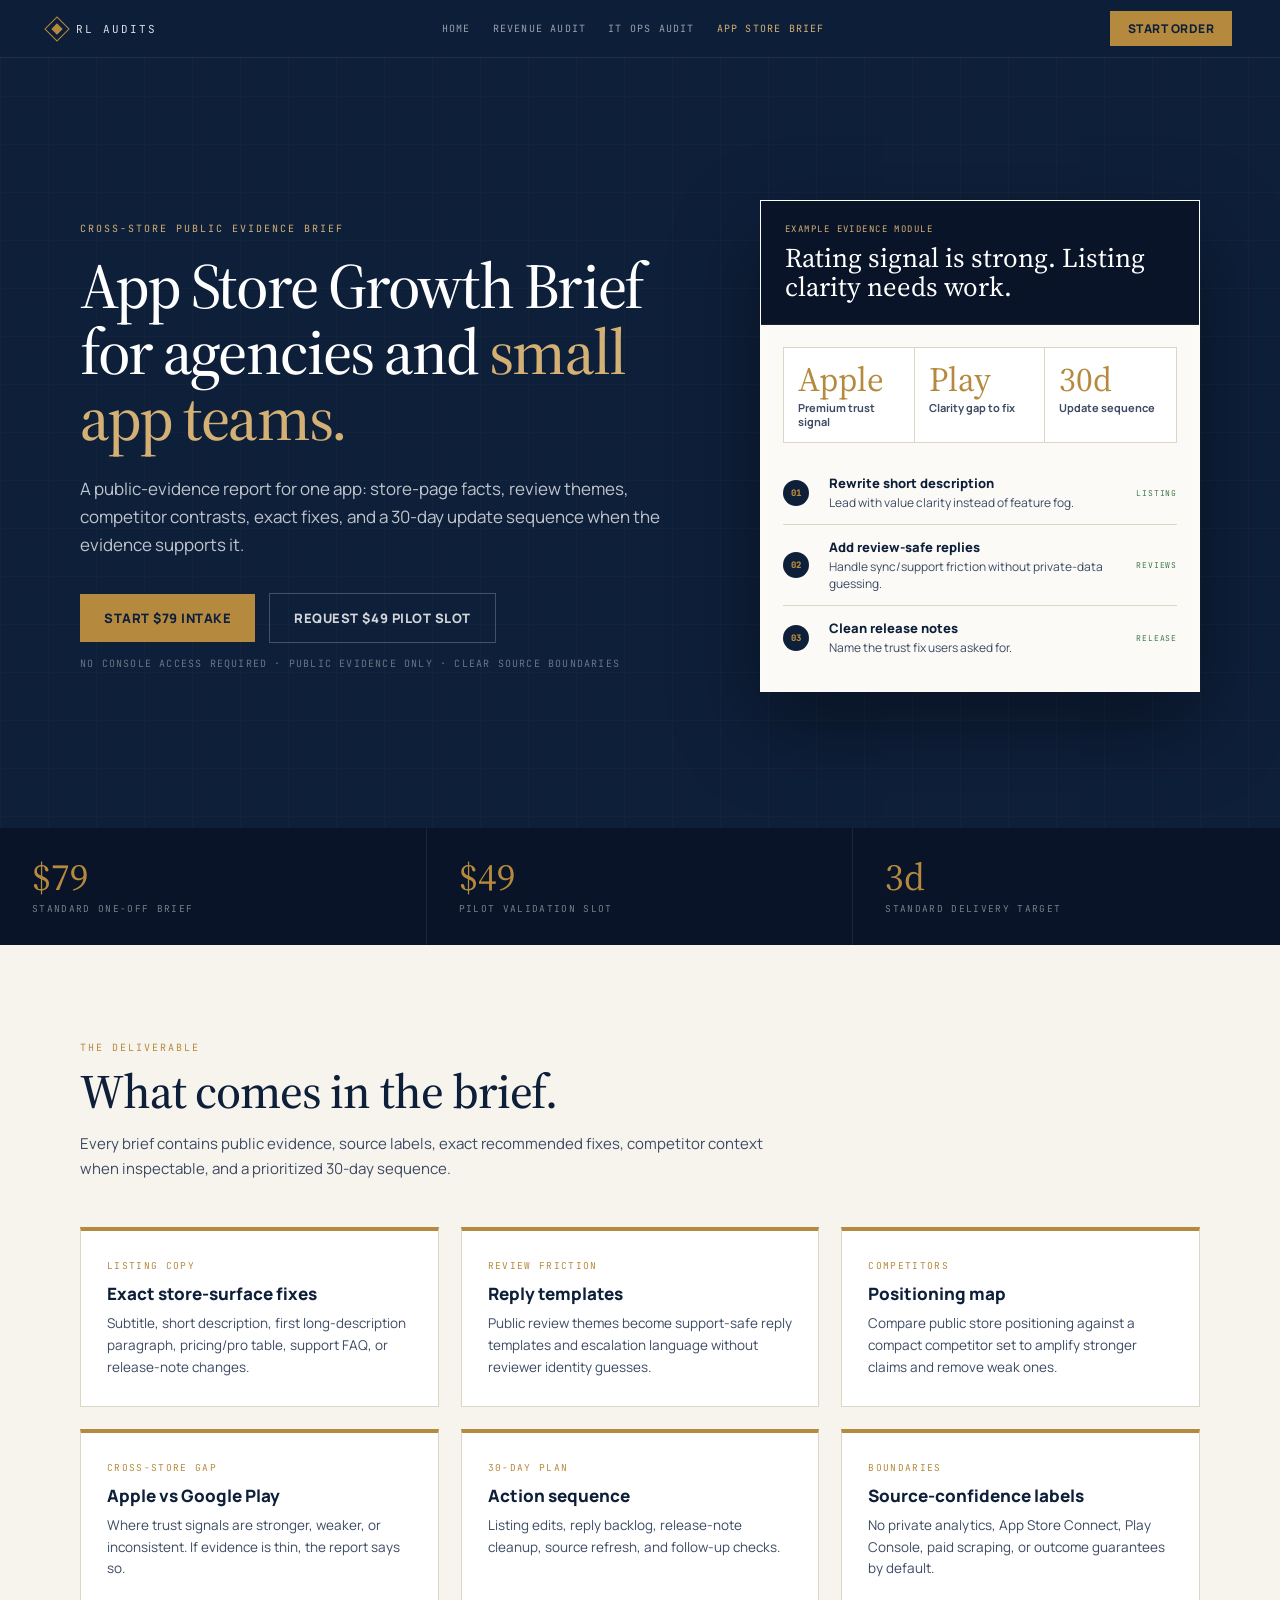
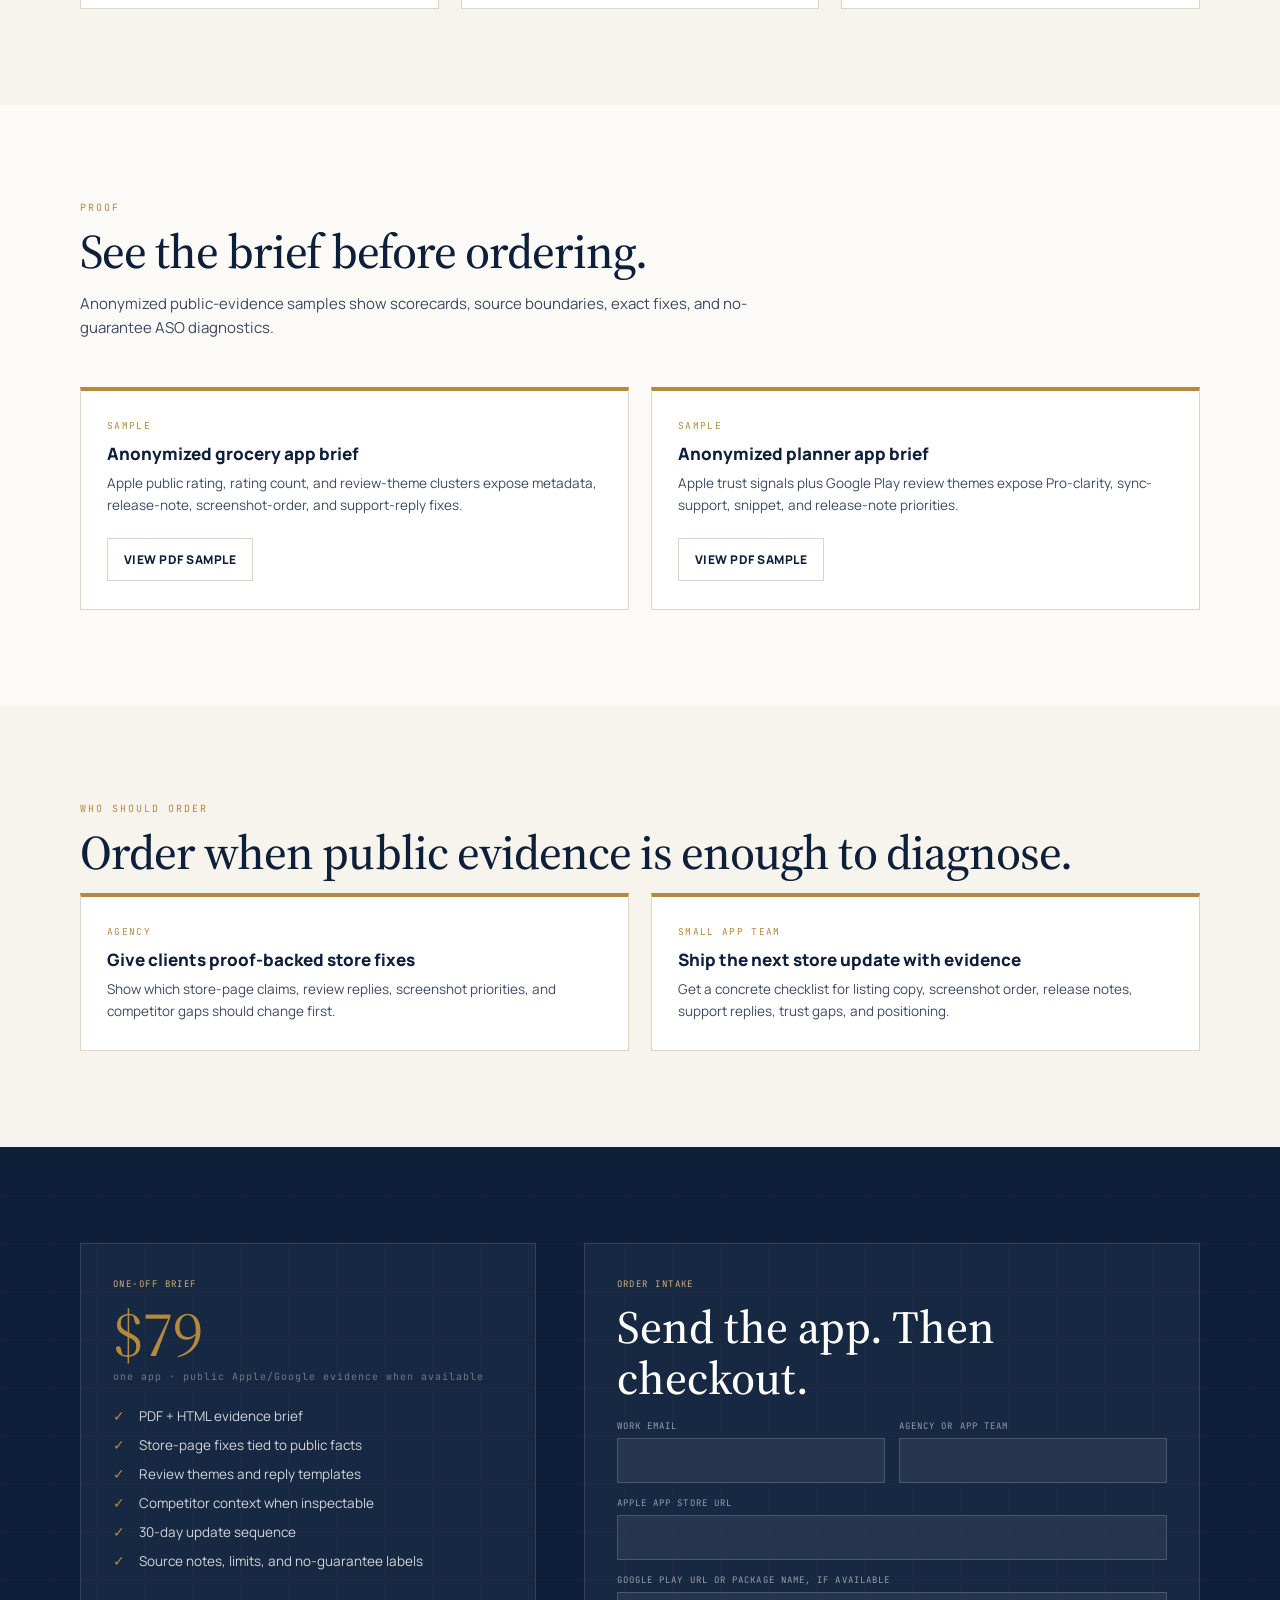
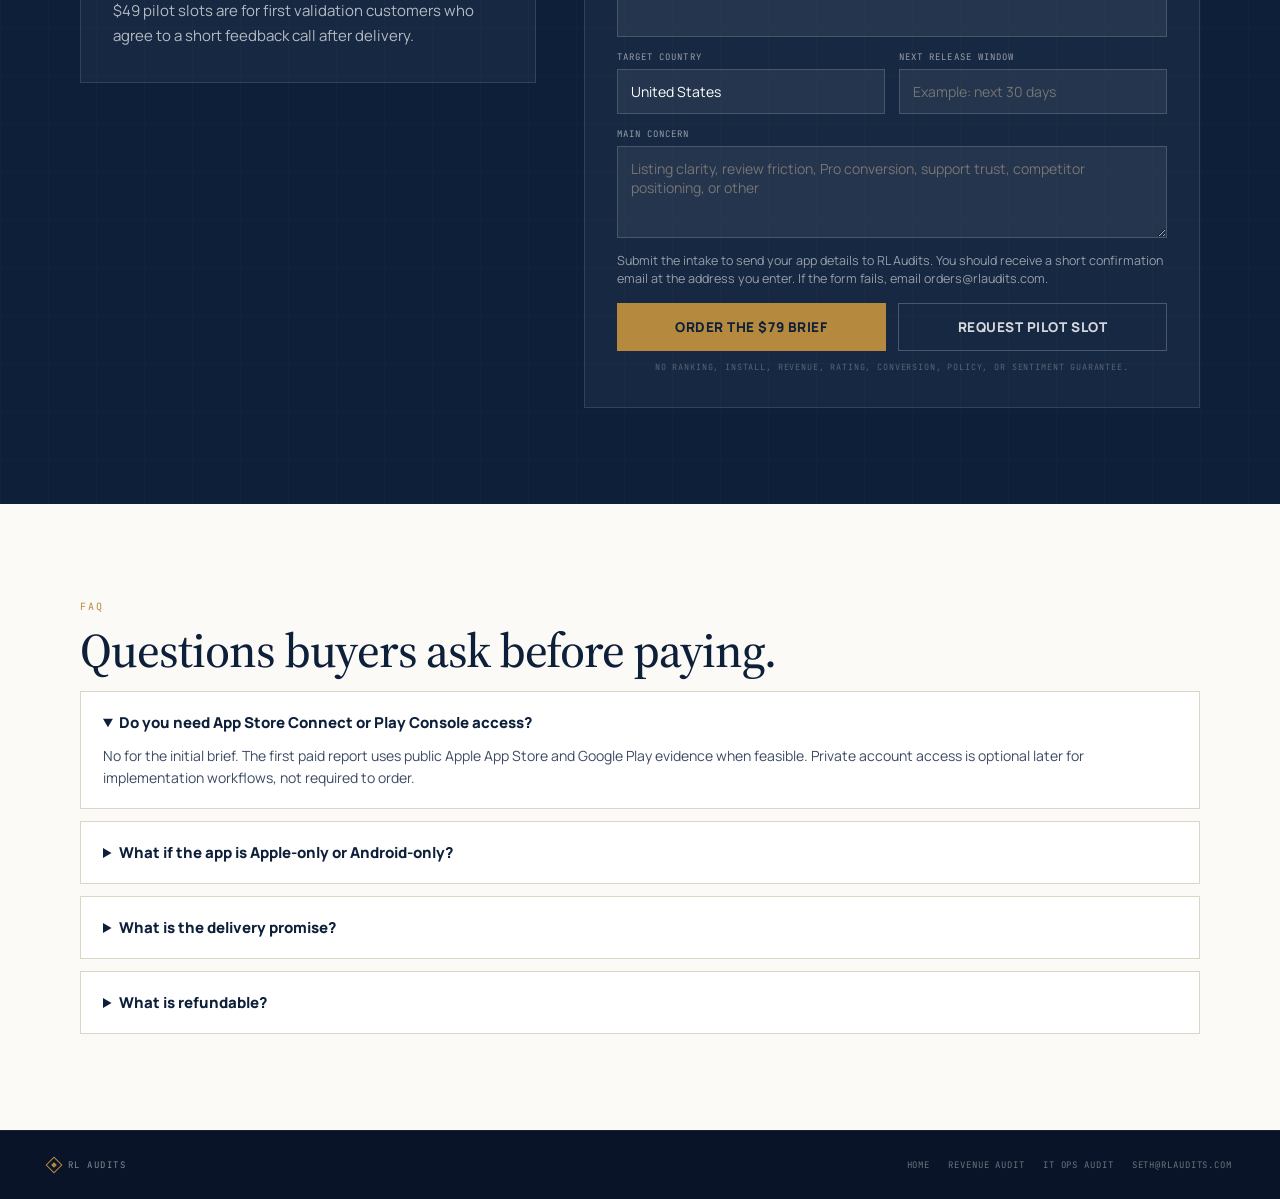
==== app-store-growth-brief/index.html @ 71c9f07e "Deploy RL Audits static site" ====
<!DOCTYPE html>
<html lang="en">
<head>
<meta charset="UTF-8">
<meta name="viewport" content="width=device-width, initial-scale=1.0">
<title>App Store Growth Brief — RL Audits</title>
<meta name="description" content="A public-evidence App Store Growth Brief for agencies and small app teams: listing fixes, review themes, competitor gaps, and a 30-day update sequence.">
<link rel="preconnect" href="https://fonts.googleapis.com">
<link rel="preconnect" href="https://fonts.gstatic.com" crossorigin>
<link href="https://fonts.googleapis.com/css2?family=JetBrains+Mono:wght@400;500;600&family=Manrope:wght@400;500;600;700;800&family=Source+Serif+4:opsz,wght@8..60,400;8..60,500;8..60,600&display=swap" rel="stylesheet">
<style>
  *, *::before, *::after { box-sizing: border-box; margin: 0; padding: 0; }
  :root {
    --navy: #0E1F3A; --navy-deep: #091428;
    --gold: #B68A3E; --gold-soft: #D4B074;
    --paper: #FBFAF6; --cream: #F7F4ED; --rule: #DCD6C6;
    --ink: #0E1F3A; --ink2: #3C4A63; --ink3: #7B8597;
    --good: #3F7A4B;
    --sans: "Manrope", -apple-system, sans-serif;
    --serif: "Source Serif 4", Georgia, serif;
    --mono: "JetBrains Mono", monospace;
  }
  html { scroll-behavior: smooth; }
  body { font-family: var(--sans); background: var(--paper); color: var(--ink); }
  a { color: inherit; text-decoration: none; }

  .site-nav { position: fixed; top: 0; left: 0; right: 0; z-index: 100; background: rgba(14,31,58,.96); backdrop-filter: blur(10px); border-bottom: 1px solid rgba(255,255,255,.08); padding: 0 48px; min-height: 58px; display: flex; align-items: center; justify-content: space-between; gap: 24px; }
  .nav-brand { display: flex; align-items: center; gap: 10px; }
  .nav-gem { width: 18px; height: 18px; border: 1.5px solid var(--gold); transform: rotate(45deg); position: relative; flex-shrink: 0; }
  .nav-gem::after { content: ''; position: absolute; inset: 4px; background: var(--gold); }
  .nav-name { font-family: var(--mono); font-size: 11px; letter-spacing: .18em; text-transform: uppercase; color: rgba(255,255,255,.85); }
  .nav-links { display: flex; align-items: center; gap: 22px; font-family: var(--mono); font-size: 10px; letter-spacing: .12em; text-transform: uppercase; color: rgba(255,255,255,.58); }
  .nav-links a:hover, .nav-links a.active { color: var(--gold-soft); }
  .nav-cta { display: inline-flex; align-items: center; padding: 9px 18px; background: var(--gold); color: var(--navy); font-size: 12px; font-weight: 800; letter-spacing: .04em; text-transform: uppercase; }

  .hero { background: var(--navy); color: #fff; padding: 148px 48px 84px; position: relative; overflow: hidden; min-height: 92vh; display: flex; align-items: center; }
  .hero-texture { position: absolute; inset: 0; pointer-events: none; background-image: linear-gradient(var(--gold) 1px, transparent 1px), linear-gradient(90deg, var(--gold) 1px, transparent 1px); background-size: 48px 48px; opacity: .04; }
  .hero-inner { position: relative; max-width: 1120px; margin: 0 auto; width: 100%; display: grid; grid-template-columns: 1fr 440px; gap: 64px; align-items: center; }
  .eyebrow { font-family: var(--mono); font-size: 10px; letter-spacing: .2em; text-transform: uppercase; color: var(--gold-soft); margin-bottom: 18px; }
  .hero-h1 { font-family: var(--serif); font-size: clamp(42px, 6vw, 64px); line-height: 1.03; font-weight: 500; letter-spacing: -.03em; margin-bottom: 24px; }
  .hero-h1 em { font-style: normal; color: var(--gold-soft); }
  .hero-sub { font-size: 17px; line-height: 1.65; color: rgba(255,255,255,.74); margin-bottom: 34px; max-width: 650px; }
  .hero-actions { display: flex; gap: 14px; flex-wrap: wrap; align-items: center; }
  .btn, .btn-secondary { display: inline-flex; align-items: center; padding: 15px 24px; font-size: 13px; font-weight: 800; letter-spacing: .04em; text-transform: uppercase; transition: transform .15s, background .15s; cursor: pointer; border: 0; font-family: var(--sans); }
  .btn { background: var(--gold); color: var(--navy); }
  .btn-secondary { border: 1px solid rgba(255,255,255,.22); color: rgba(255,255,255,.82); background: transparent; }
  .btn:hover, .btn-secondary:hover { transform: translateY(-1px); }
  .hero-note { margin-top: 14px; font-family: var(--mono); font-size: 10px; color: rgba(255,255,255,.38); letter-spacing: .12em; text-transform: uppercase; }

  .dash { background: var(--paper); border: 1px solid rgba(255,255,255,.12); box-shadow: 0 32px 80px rgba(0,0,0,.4); overflow: hidden; }
  .dash-head { background: var(--navy-deep); color: #fff; padding: 22px 24px; border-bottom: 1px solid rgba(255,255,255,.08); }
  .dash-label { font-family: var(--mono); font-size: 9px; letter-spacing: .16em; text-transform: uppercase; color: var(--gold-soft); margin-bottom: 8px; }
  .dash-title { font-family: var(--serif); font-size: 27px; line-height: 1.1; }
  .dash-body { padding: 22px; color: var(--ink); }
  .kpis { display: grid; grid-template-columns: repeat(3,1fr); border: 1px solid var(--rule); margin-bottom: 18px; }
  .kpi { padding: 14px; border-right: 1px solid var(--rule); background: #fff; }
  .kpi:last-child { border-right: 0; }
  .kpi-val { font-family: var(--serif); font-size: 34px; color: var(--gold); line-height: 1; margin-bottom: 5px; }
  .kpi-label { font-size: 11px; color: var(--ink2); line-height: 1.25; font-weight: 700; }
  .fix { display: grid; grid-template-columns: 34px 1fr auto; gap: 12px; align-items: center; padding: 13px 0; border-bottom: 1px solid var(--rule); }
  .fix:last-child { border-bottom: 0; }
  .fix-num { width: 26px; height: 26px; border-radius: 50%; background: var(--navy); color: var(--gold); display: flex; align-items: center; justify-content: center; font-family: var(--mono); font-size: 9px; font-weight: 800; }
  .fix-title { font-weight: 800; font-size: 13px; }
  .fix-sub { font-size: 12px; color: var(--ink2); margin-top: 2px; }
  .fix-tag { font-family: var(--mono); font-size: 8px; letter-spacing: .1em; text-transform: uppercase; color: var(--good); white-space: nowrap; }

  .stats-strip { background: var(--navy-deep); display: grid; grid-template-columns: repeat(3,1fr); }
  .stat-cell { padding: 30px 32px; border-right: 1px solid rgba(255,255,255,.08); }
  .stat-cell:last-child { border-right: 0; }
  .stat-val { font-family: var(--serif); font-size: 38px; color: var(--gold); line-height: 1; margin-bottom: 6px; }
  .stat-lbl { font-family: var(--mono); font-size: 9.5px; letter-spacing: .14em; text-transform: uppercase; color: rgba(255,255,255,.45); }

  .section { padding: 96px 48px; }
  .cream { background: var(--cream); }
  .paper { background: var(--paper); }
  .sec-inner { max-width: 1120px; margin: 0 auto; }
  .sec-eyebrow { font-family: var(--mono); font-size: 10px; letter-spacing: .2em; text-transform: uppercase; color: var(--gold); margin-bottom: 12px; }
  .sec-h2 { font-family: var(--serif); font-size: clamp(34px,4vw,48px); line-height: 1.08; font-weight: 500; letter-spacing: -.02em; margin-bottom: 14px; }
  .sec-sub { font-size: 15px; color: var(--ink2); line-height: 1.65; max-width: 700px; margin-bottom: 46px; }
  .grid { display: grid; grid-template-columns: repeat(3,1fr); gap: 22px; }
  .grid.two { grid-template-columns: repeat(2,1fr); }
  .card { background: #fff; border: 1px solid var(--rule); border-top: 4px solid var(--gold); padding: 28px 26px; }
  .card-label { font-family: var(--mono); font-size: 9.5px; letter-spacing: .14em; text-transform: uppercase; color: var(--gold); margin-bottom: 10px; }
  .card-title { font-size: 17px; font-weight: 800; margin-bottom: 8px; }
  .card-body { font-size: 13.5px; color: var(--ink2); line-height: 1.6; }
  .step-num { font-family: var(--serif); font-size: 58px; color: var(--rule); line-height: 1; margin-bottom: 16px; }

  .sample-links { display: flex; gap: 14px; flex-wrap: wrap; margin-top: 22px; }
  .sample-link { display: inline-flex; padding: 12px 16px; border: 1px solid var(--rule); background: #fff; color: var(--ink); font-weight: 800; font-size: 12px; letter-spacing: .04em; text-transform: uppercase; }
  .sample-link:hover { border-color: var(--gold); color: var(--gold); }

  .pricing-section { padding: 96px 48px; background: var(--navy); color: #fff; position: relative; overflow: hidden; }
  .pricing-texture { position: absolute; inset: 0; background-image: linear-gradient(var(--gold) 1px, transparent 1px), linear-gradient(90deg, var(--gold) 1px, transparent 1px); background-size: 48px 48px; opacity: .03; pointer-events: none; }
  .pricing-inner { position: relative; max-width: 1120px; margin: 0 auto; display: grid; grid-template-columns: .85fr 1.15fr; gap: 48px; align-items: start; }
  .pricing-h2 { font-family: var(--serif); font-size: clamp(34px,4vw,46px); line-height: 1.1; font-weight: 500; margin-bottom: 16px; }
  .pricing-sub { font-size: 15px; color: rgba(255,255,255,.68); line-height: 1.65; max-width: 620px; }
  .pricing-card { background: rgba(255,255,255,.04); border: 1px solid rgba(255,255,255,.12); padding: 34px 32px; }
  .pricing-card.form-panel { transition: filter .2s ease, opacity .2s ease; }
  .pricing-card.form-panel.is-submitted { filter: blur(3px); opacity: .45; pointer-events: none; }
  .pricing-intro { font-family: var(--mono); font-size: 9px; letter-spacing: .16em; text-transform: uppercase; color: var(--gold-soft); margin-bottom: 12px; }
  .pricing-num { font-family: var(--serif); font-size: 64px; color: var(--gold); line-height: 1; margin-bottom: 4px; }
  .pricing-period { font-family: var(--mono); font-size: 10px; color: rgba(255,255,255,.38); letter-spacing: .1em; margin-bottom: 24px; }
  .pricing-items { list-style: none; margin-bottom: 28px; }
  .pricing-items li { display: grid; grid-template-columns: 16px 1fr; gap: 10px; font-size: 13.5px; color: rgba(255,255,255,.8); margin-bottom: 10px; line-height: 1.4; }
  .pricing-items li span:first-child { color: var(--gold); }
  .pricing-cta { display: block; text-align: center; padding: 14px 24px; background: var(--gold); color: var(--navy); font-size: 13.5px; font-weight: 800; letter-spacing: .04em; text-transform: uppercase; border: 0; width: 100%; cursor: pointer; font-family: var(--sans); }
  .pricing-note { font-family: var(--mono); font-size: 8.5px; letter-spacing: .1em; text-transform: uppercase; color: rgba(255,255,255,.28); text-align: center; margin-top: 10px; }

  .intake-form { display: grid; grid-template-columns: repeat(2,1fr); gap: 14px; }
  .field { display: grid; gap: 6px; }
  .field.wide { grid-column: 1 / -1; }
  label { font-family: var(--mono); font-size: 9px; letter-spacing: .12em; text-transform: uppercase; color: rgba(255,255,255,.55); }
  input, textarea { width: 100%; border: 1px solid rgba(255,255,255,.16); background: rgba(255,255,255,.06); color: #fff; padding: 12px 13px; font: 14px var(--sans); outline: none; }
  textarea { min-height: 92px; resize: vertical; }
  input:focus, textarea:focus { border-color: var(--gold); }
  .form-note { grid-column: 1 / -1; font-size: 12.5px; line-height: 1.5; color: rgba(255,255,255,.55); }
  .submission-status { display: none; grid-column: 1 / -1; padding: 10px 12px; border: 1px solid rgba(212,176,116,.45); color: var(--gold-soft); font-size: 12px; }
  .submission-status.is-visible { display: block; }
  .form-buttons { display: grid; grid-template-columns: repeat(2,1fr); gap: 12px; grid-column: 1 / -1; }
  .secondary-submit { background: transparent; color: rgba(255,255,255,.82); border: 1px solid rgba(255,255,255,.22); }
  .intake-modal { position: fixed; inset: 0; z-index: 250; display: none; align-items: center; justify-content: center; padding: 24px; background: rgba(9,20,40,.58); backdrop-filter: blur(4px); }
  .intake-modal.is-visible { display: flex; }
  .intake-modal-card { position: relative; max-width: 520px; width: 100%; background: var(--paper); color: var(--ink); border: 1px solid var(--gold); box-shadow: 0 30px 90px rgba(0,0,0,.45); padding: 34px 32px 30px; }
  .intake-modal-close { position: absolute; top: 12px; right: 12px; width: 30px; height: 30px; border: 1px solid var(--rule); background: #fff; color: var(--ink); cursor: pointer; font-size: 20px; line-height: 1; }
  .intake-modal-kicker { font-family: var(--mono); font-size: 9px; letter-spacing: .16em; text-transform: uppercase; color: var(--gold); margin-bottom: 10px; }
  .intake-modal-title { font-family: var(--serif); font-size: 32px; line-height: 1.1; font-weight: 500; margin-bottom: 12px; }
  .intake-modal-body { color: var(--ink2); font-size: 14.5px; line-height: 1.65; display: grid; gap: 12px; }
  .intake-modal-body a { color: var(--navy); font-weight: 800; text-decoration: underline; text-underline-offset: 3px; }
  .intake-modal-timer { margin-top: 18px; font-family: var(--mono); font-size: 9px; letter-spacing: .12em; text-transform: uppercase; color: var(--ink3); }

  .faq { display: grid; gap: 12px; }
  details { background: #fff; border: 1px solid var(--rule); padding: 20px 22px; }
  summary { cursor: pointer; font-weight: 800; font-size: 15px; }
  details p { margin-top: 12px; color: var(--ink2); line-height: 1.55; font-size: 14px; }

  .site-footer { background: var(--navy-deep); padding: 28px 48px; display: flex; justify-content: space-between; align-items: center; border-top: 1px solid rgba(255,255,255,.06); gap: 24px; }
  .footer-brand { display: flex; align-items: center; gap: 8px; }
  .footer-gem { width: 12px; height: 12px; border: 1px solid var(--gold); transform: rotate(45deg); position: relative; flex-shrink: 0; }
  .footer-gem::after { content: ''; position: absolute; inset: 3px; background: var(--gold); }
  .footer-name { font-family: var(--mono); font-size: 9px; letter-spacing: .16em; text-transform: uppercase; color: rgba(255,255,255,.5); }
  .footer-links { display: flex; align-items: center; gap: 18px; flex-wrap: wrap; justify-content: flex-end; font-family: var(--mono); font-size: 9px; letter-spacing: .1em; text-transform: uppercase; }
  .footer-links a { color: rgba(255,255,255,.4); }
  .footer-links a:hover { color: var(--gold-soft); }

  @media (max-width: 980px) {
    .site-nav { position: static; padding: 16px 24px; flex-direction: column; align-items: flex-start; }
    .nav-links { flex-wrap: wrap; gap: 14px; }
    .hero-inner, .pricing-inner { grid-template-columns: 1fr; }
    .grid, .grid.two, .stats-strip, .intake-form, .form-buttons { grid-template-columns: 1fr; }
    .hero, .section, .pricing-section, .site-footer { padding-left: 24px; padding-right: 24px; }
    .hero { padding-top: 72px; min-height: auto; }
    .kpis { grid-template-columns: 1fr; }
    .kpi { border-right: 0; border-bottom: 1px solid var(--rule); }
    .fix { grid-template-columns: 34px 1fr; }
    .fix-tag { grid-column: 2; }
    .site-footer { flex-direction: column; align-items: flex-start; }
  }
</style>
</head>
<body>
<nav class="site-nav">
  <a href="/" class="nav-brand"><div class="nav-gem"></div><span class="nav-name">RL Audits</span></a>
  <div class="nav-links">
    <a href="/">Home</a>
    <a href="/revenue-audit/">Revenue Audit</a>
    <a href="/it-ops-audit/">IT Ops Audit</a>
    <a class="active" href="/app-store-growth-brief/">App Store Brief</a>
  </div>
  <a href="#order" class="nav-cta">Start order</a>
</nav>

<section class="hero">
  <div class="hero-texture"></div>
  <div class="hero-inner">
    <div>
      <div class="eyebrow">Cross-store public evidence brief</div>
      <h1 class="hero-h1">App Store Growth Brief for agencies and <em>small app teams.</em></h1>
      <p class="hero-sub">A public-evidence report for one app: store-page facts, review themes, competitor contrasts, exact fixes, and a 30-day update sequence when the evidence supports it.</p>
      <div class="hero-actions">
        <a class="btn" href="#order" data-start-mode="standard">Start $79 intake</a>
        <a class="btn-secondary" href="#order" data-start-mode="pilot">Request $49 pilot slot</a>
      </div>
      <div class="hero-note">No console access required · Public evidence only · Clear source boundaries</div>
    </div>
    <aside class="dash">
      <div class="dash-head">
        <div class="dash-label">Example evidence module</div>
        <div class="dash-title">Rating signal is strong. Listing clarity needs work.</div>
      </div>
      <div class="dash-body">
        <div class="kpis">
          <div class="kpi"><div class="kpi-val">Apple</div><div class="kpi-label">Premium trust signal</div></div>
          <div class="kpi"><div class="kpi-val">Play</div><div class="kpi-label">Clarity gap to fix</div></div>
          <div class="kpi"><div class="kpi-val">30d</div><div class="kpi-label">Update sequence</div></div>
        </div>
        <div class="fix"><div class="fix-num">01</div><div><div class="fix-title">Rewrite short description</div><div class="fix-sub">Lead with value clarity instead of feature fog.</div></div><div class="fix-tag">Listing</div></div>
        <div class="fix"><div class="fix-num">02</div><div><div class="fix-title">Add review-safe replies</div><div class="fix-sub">Handle sync/support friction without private-data guessing.</div></div><div class="fix-tag">Reviews</div></div>
        <div class="fix"><div class="fix-num">03</div><div><div class="fix-title">Clean release notes</div><div class="fix-sub">Name the trust fix users asked for.</div></div><div class="fix-tag">Release</div></div>
      </div>
    </aside>
  </div>
</section>

<div class="stats-strip">
  <div class="stat-cell"><div class="stat-val">$79</div><div class="stat-lbl">Standard one-off brief</div></div>
  <div class="stat-cell"><div class="stat-val">$49</div><div class="stat-lbl">Pilot validation slot</div></div>
  <div class="stat-cell"><div class="stat-val">3d</div><div class="stat-lbl">Standard delivery target</div></div>
</div>

<section id="deliverables" class="section cream">
  <div class="sec-inner">
    <div class="sec-eyebrow">The deliverable</div>
    <h2 class="sec-h2">What comes in the brief.</h2>
    <p class="sec-sub">Every brief contains public evidence, source labels, exact recommended fixes, competitor context when inspectable, and a prioritized 30-day sequence.</p>
    <div class="grid">
      <div class="card"><div class="card-label">Listing copy</div><div class="card-title">Exact store-surface fixes</div><div class="card-body">Subtitle, short description, first long-description paragraph, pricing/pro table, support FAQ, or release-note changes.</div></div>
      <div class="card"><div class="card-label">Review friction</div><div class="card-title">Reply templates</div><div class="card-body">Public review themes become support-safe reply templates and escalation language without reviewer identity guesses.</div></div>
      <div class="card"><div class="card-label">Competitors</div><div class="card-title">Positioning map</div><div class="card-body">Compare public store positioning against a compact competitor set to amplify stronger claims and remove weak ones.</div></div>
      <div class="card"><div class="card-label">Cross-store gap</div><div class="card-title">Apple vs Google Play</div><div class="card-body">Where trust signals are stronger, weaker, or inconsistent. If evidence is thin, the report says so.</div></div>
      <div class="card"><div class="card-label">30-day plan</div><div class="card-title">Action sequence</div><div class="card-body">Listing edits, reply backlog, release-note cleanup, source refresh, and follow-up checks.</div></div>
      <div class="card"><div class="card-label">Boundaries</div><div class="card-title">Source-confidence labels</div><div class="card-body">No private analytics, App Store Connect, Play Console, paid scraping, or outcome guarantees by default.</div></div>
    </div>
  </div>
</section>

<section class="section paper">
  <div class="sec-inner">
    <div class="sec-eyebrow">Proof</div>
    <h2 class="sec-h2">See the brief before ordering.</h2>
    <p class="sec-sub">Anonymized public-evidence samples show scorecards, source boundaries, exact fixes, and no-guarantee ASO diagnostics.</p>
    <div class="grid two">
      <div class="card"><div class="card-label">Sample</div><div class="card-title">Anonymized grocery app brief</div><div class="card-body">Apple public rating, rating count, and review-theme clusters expose metadata, release-note, screenshot-order, and support-reply fixes.</div><div class="sample-links"><a class="sample-link" href="/app-store-growth-brief/samples/grocery-app-growth-brief-sample.pdf">View PDF sample</a></div></div>
      <div class="card"><div class="card-label">Sample</div><div class="card-title">Anonymized planner app brief</div><div class="card-body">Apple trust signals plus Google Play review themes expose Pro-clarity, sync-support, snippet, and release-note priorities.</div><div class="sample-links"><a class="sample-link" href="/app-store-growth-brief/samples/planner-app-growth-brief-sample.pdf">View PDF sample</a></div></div>
    </div>
  </div>
</section>

<section class="section cream">
  <div class="sec-inner">
    <div class="sec-eyebrow">Who should order</div>
    <h2 class="sec-h2">Order when public evidence is enough to diagnose.</h2>
    <div class="grid two">
      <div class="card"><div class="card-label">Agency</div><div class="card-title">Give clients proof-backed store fixes</div><div class="card-body">Show which store-page claims, review replies, screenshot priorities, and competitor gaps should change first.</div></div>
      <div class="card"><div class="card-label">Small app team</div><div class="card-title">Ship the next store update with evidence</div><div class="card-body">Get a concrete checklist for listing copy, screenshot order, release notes, support replies, trust gaps, and positioning.</div></div>
    </div>
  </div>
</section>

<section class="pricing-section" id="order">
  <div class="pricing-texture"></div>
  <div class="pricing-inner">
    <aside class="pricing-card">
      <div class="pricing-intro">One-off brief</div>
      <div class="pricing-num">$79</div>
      <div class="pricing-period">one app · public Apple/Google evidence when available</div>
      <ul class="pricing-items">
        <li><span>✓</span><span>PDF + HTML evidence brief</span></li>
        <li><span>✓</span><span>Store-page fixes tied to public facts</span></li>
        <li><span>✓</span><span>Review themes and reply templates</span></li>
        <li><span>✓</span><span>Competitor context when inspectable</span></li>
        <li><span>✓</span><span>30-day update sequence</span></li>
        <li><span>✓</span><span>Source notes, limits, and no-guarantee labels</span></li>
      </ul>
      <p class="pricing-sub">$49 pilot slots are for first validation customers who agree to a short feedback call after delivery.</p>
    </aside>

    <div class="pricing-card form-panel" id="intake-panel">
      <div class="pricing-intro">Order intake</div>
      <h2 class="pricing-h2">Send the app. Then checkout.</h2>
      <form class="intake-form" id="order-intake" action="https://formsubmit.co/orders@rlaudits.com" method="POST">
        <input type="hidden" name="_subject" id="form-subject" value="App Store Growth Brief intake">
        <input type="hidden" name="_template" value="table">
        <input type="hidden" name="_captcha" value="false">
        <input type="hidden" name="_next" id="next-url" value="https://buy.stripe.com/00w4gAc0P29C2Pg8zO5AQ00">
        <input type="hidden" name="_autoresponse" id="customer-autoresponse" value="">
        <input type="hidden" name="_replyto" id="customer-reply-to" value="">
        <input type="hidden" name="email" id="customer-email-field" value="">
        <input type="hidden" name="Confirmation" value="Your RL Audits App Store Growth Brief intake form has been submitted.">
        <input type="hidden" name="Selected offer" id="selected-offer" value="Standard App Store Growth Brief order ($79)">
        <input type="hidden" name="Submitted at" id="submitted-at" value="">
        <div class="field"><label for="work-email">Work email</label><input id="work-email" name="Work email" type="email" autocomplete="email" required></div>
        <div class="field"><label for="team-type">Agency or app team</label><input id="team-type" name="Agency or app team" type="text" autocomplete="organization"></div>
        <div class="field wide"><label for="apple-url">Apple App Store URL</label><input id="apple-url" name="Apple App Store URL" type="text" inputmode="url" required></div>
        <div class="field wide"><label for="google-url">Google Play URL or package name, if available</label><input id="google-url" name="Google Play URL or package name" type="text" inputmode="url"></div>
        <div class="field"><label for="target-country">Target country</label><input id="target-country" name="Target country" type="text" value="United States"></div>
        <div class="field"><label for="release-window">Next release window</label><input id="release-window" name="Next release window" type="text" placeholder="Example: next 30 days"></div>
        <div class="field wide"><label for="main-concern">Main concern</label><textarea id="main-concern" name="Main concern" placeholder="Listing clarity, review friction, Pro conversion, support trust, competitor positioning, or other"></textarea></div>
        <p class="form-note">Submit the intake to send your app details to RL Audits. You should receive a short confirmation email at the address you enter. If the form fails, email <a href="/contact/?subject=App%20Store%20Growth%20Brief%20intake">orders@rlaudits.com</a>.</p>
        <div class="submission-status" id="submission-status" role="status" aria-live="polite">Sending intake...</div>
        <div class="form-buttons">
          <button class="pricing-cta" type="submit" data-intake-action="standard">Order the $79 brief</button>
          <button class="pricing-cta secondary-submit" type="submit" data-intake-action="pilot">Request pilot slot</button>
        </div>
      </form>
      <div class="pricing-note">No ranking, install, revenue, rating, conversion, policy, or sentiment guarantee.</div>
    </div>
    <div class="intake-modal" id="intake-modal" role="dialog" aria-modal="true" aria-labelledby="intake-modal-title" aria-hidden="true">
      <div class="intake-modal-card">
        <button class="intake-modal-close" id="intake-modal-close" type="button" aria-label="Close confirmation">×</button>
        <div class="intake-modal-kicker">Intake submitted</div>
        <h2 class="intake-modal-title" id="intake-modal-title">Your form has been submitted.</h2>
        <div class="intake-modal-body">
          <p>Your information was sent to RL Audits. You should receive a short email confirmation using the address you entered.</p>
          <p>A representative of RL Audits will follow up by email or call using the details you entered.</p>
          <p>If that still does not work, email <a href="mailto:orders@rlaudits.com">orders@rlaudits.com</a> for assistance.</p>
        </div>
        <div class="intake-modal-timer" id="intake-modal-timer">This message will reset in 30 seconds.</div>
      </div>
    </div>
  </div>
</section>

<section class="section paper" id="faq">
  <div class="sec-inner">
    <div class="sec-eyebrow">FAQ</div>
    <h2 class="sec-h2">Questions buyers ask before paying.</h2>
    <div class="faq">
      <details open><summary>Do you need App Store Connect or Play Console access?</summary><p>No for the initial brief. The first paid report uses public Apple App Store and Google Play evidence when feasible. Private account access is optional later for implementation workflows, not required to order.</p></details>
      <details><summary>What if the app is Apple-only or Android-only?</summary><p>We still inspect cross-store availability. If the other store has no useful public counterpart, too little evidence, or is intentionally out of scope, the brief states that boundary instead of pretending the evidence is complete.</p></details>
      <details><summary>What is the delivery promise?</summary><p>Standard delivery target is three business days after clean intake and payment. Pilot delivery target is five business days if feedback-call scheduling is included.</p></details>
      <details><summary>What is refundable?</summary><p>If RL Audits cannot produce a useful source-backed brief because public evidence is unavailable or too thin, the order is refunded or converted into a different target before work starts.</p></details>
    </div>
  </div>
</section>

<footer class="site-footer">
  <div class="footer-brand"><div class="footer-gem"></div><span class="footer-name">RL Audits</span></div>
  <div class="footer-links">
    <a href="/">Home</a>
    <a href="/revenue-audit/">Revenue Audit</a>
    <a href="/it-ops-audit/">IT Ops Audit</a>
    <a href="/contact/">seth@rlaudits.com</a>
  </div>
</footer>
<script>
  (function () {
    const form = document.getElementById('order-intake');
    const panel = document.getElementById('intake-panel');
    const modal = document.getElementById('intake-modal');
    const modalClose = document.getElementById('intake-modal-close');
    const modalTimer = document.getElementById('intake-modal-timer');
    const subject = document.getElementById('form-subject');
    const selectedOffer = document.getElementById('selected-offer');
    const nextUrl = document.getElementById('next-url');
    const status = document.getElementById('submission-status');
    const workEmail = document.getElementById('work-email');
    const customerAutoresponse = document.getElementById('customer-autoresponse');
    const customerReplyTo = document.getElementById('customer-reply-to');
    const customerEmailField = document.getElementById('customer-email-field');
    const submittedAt = document.getElementById('submitted-at');
    const stripeCheckoutUrl = 'https://buy.stripe.com/00w4gAc0P29C2Pg8zO5AQ00';
    let action = 'standard';
    let resetTimer = null;
    let countdownTimer = null;

    function setAction(mode) {
      action = mode || 'standard';
    }

    document.querySelectorAll('[data-intake-action]').forEach((button) => {
      button.addEventListener('click', () => { setAction(button.dataset.intakeAction); });
    });
    document.querySelectorAll('[data-start-mode]').forEach((link) => {
      link.addEventListener('click', () => { setAction(link.dataset.startMode); });
    });

    function setButtonsDisabled(disabled) {
      form.querySelectorAll('button[type="submit"]').forEach((button) => { button.disabled = disabled; });
    }

    function clearTimers() {
      if (resetTimer) window.clearTimeout(resetTimer);
      if (countdownTimer) window.clearInterval(countdownTimer);
      resetTimer = null;
      countdownTimer = null;
    }

    function resetIntake() {
      clearTimers();
      modal.classList.remove('is-visible');
      modal.setAttribute('aria-hidden', 'true');
      panel.classList.remove('is-submitted');
      status.classList.remove('is-visible');
      status.textContent = 'Sending intake...';
      setButtonsDisabled(false);
      form.reset();
      nextUrl.value = stripeCheckoutUrl;
      selectedOffer.value = 'Standard App Store Growth Brief order ($79)';
      submittedAt.value = '';
      customerAutoresponse.value = '';
      setAction('standard');
    }

    function fieldValue(id) {
      const field = document.getElementById(id);
      return field && field.value ? field.value.trim() : 'Not provided';
    }

    function buildCustomerAutoresponse(offer, timestamp) {
      return [
        'Your RL Audits App Store Growth Brief intake form has been submitted.',
        '',
        'Submission recap:',
        `Submitted at: ${timestamp}`,
        `Selected offer: ${offer}`,
        `Work email: ${fieldValue('work-email')}`,
        `Agency or app team: ${fieldValue('team-type')}`,
        `Apple App Store URL: ${fieldValue('apple-url')}`,
        `Google Play URL or package name: ${fieldValue('google-url')}`,
        `Target country: ${fieldValue('target-country')}`,
        `Next release window: ${fieldValue('release-window')}`,
        `Main concern: ${fieldValue('main-concern')}`,
        '',
        'RL Audits will follow up by email or call. If this confirmation looks wrong, contact orders@rlaudits.com.'
      ].join('\n');
    }

    function showSuccessModal() {
      panel.classList.add('is-submitted');
      modal.classList.add('is-visible');
      modal.setAttribute('aria-hidden', 'false');
      modalClose.focus();
      let seconds = 30;
      modalTimer.textContent = 'This message will reset in 30 seconds.';
      countdownTimer = window.setInterval(() => {
        seconds -= 1;
        modalTimer.textContent = `This message will reset in ${seconds} second${seconds === 1 ? '' : 's'}.`;
      }, 1000);
      resetTimer = window.setTimeout(resetIntake, 30000);
    }

    modalClose.addEventListener('click', resetIntake);
    modal.addEventListener('click', (event) => {
      if (event.target === modal) resetIntake();
    });

    form.addEventListener('submit', async (event) => {
      event.preventDefault();
      const mode = action;
      const submitter = event.submitter;
      const customerEmail = (workEmail.value || '').trim();
      const subjectLine = mode === 'pilot' ? 'Pilot slot request' : 'App Store Growth Brief intake';
      const checkoutWindow = mode === 'standard' ? window.open(stripeCheckoutUrl, '_blank', 'noopener') : null;

      subject.value = subjectLine;
      selectedOffer.value = mode === 'pilot' ? 'Pilot slot request ($49, approval required)' : 'Standard App Store Growth Brief order ($79)';
      nextUrl.value = 'https://rlaudits.com/app-store-growth-brief/thank-you.html';
      submittedAt.value = new Date().toLocaleString('en-US', {
        timeZoneName: 'short',
        year: 'numeric',
        month: 'short',
        day: '2-digit',
        hour: 'numeric',
        minute: '2-digit'
      });
      customerAutoresponse.value = buildCustomerAutoresponse(selectedOffer.value, submittedAt.value);
      customerReplyTo.value = customerEmail;
      customerEmailField.value = customerEmail;

      status.classList.add('is-visible');
      status.textContent = mode === 'pilot'
        ? 'Sending pilot request. RL Audits will review it before payment.'
        : checkoutWindow
          ? 'Sending intake. Secure payment is ready.'
          : 'Sending intake. If the payment page did not open, allow popups and submit again.';
      setButtonsDisabled(true);

      try {
        const formData = new FormData(form);
        const response = await fetch('https://formsubmit.co/ajax/orders@rlaudits.com', {
          method: 'POST',
          headers: { 'Accept': 'application/json' },
          body: formData
        });
        if (!response.ok) throw new Error('FormSubmit did not accept the intake.');
        showSuccessModal();
      } catch (error) {
        status.classList.add('is-visible');
        status.textContent = 'The form did not finish sending. Email orders@rlaudits.com so we can handle the intake manually.';
        setButtonsDisabled(false);
      }
    });
  })();
</script>
</body>
</html>
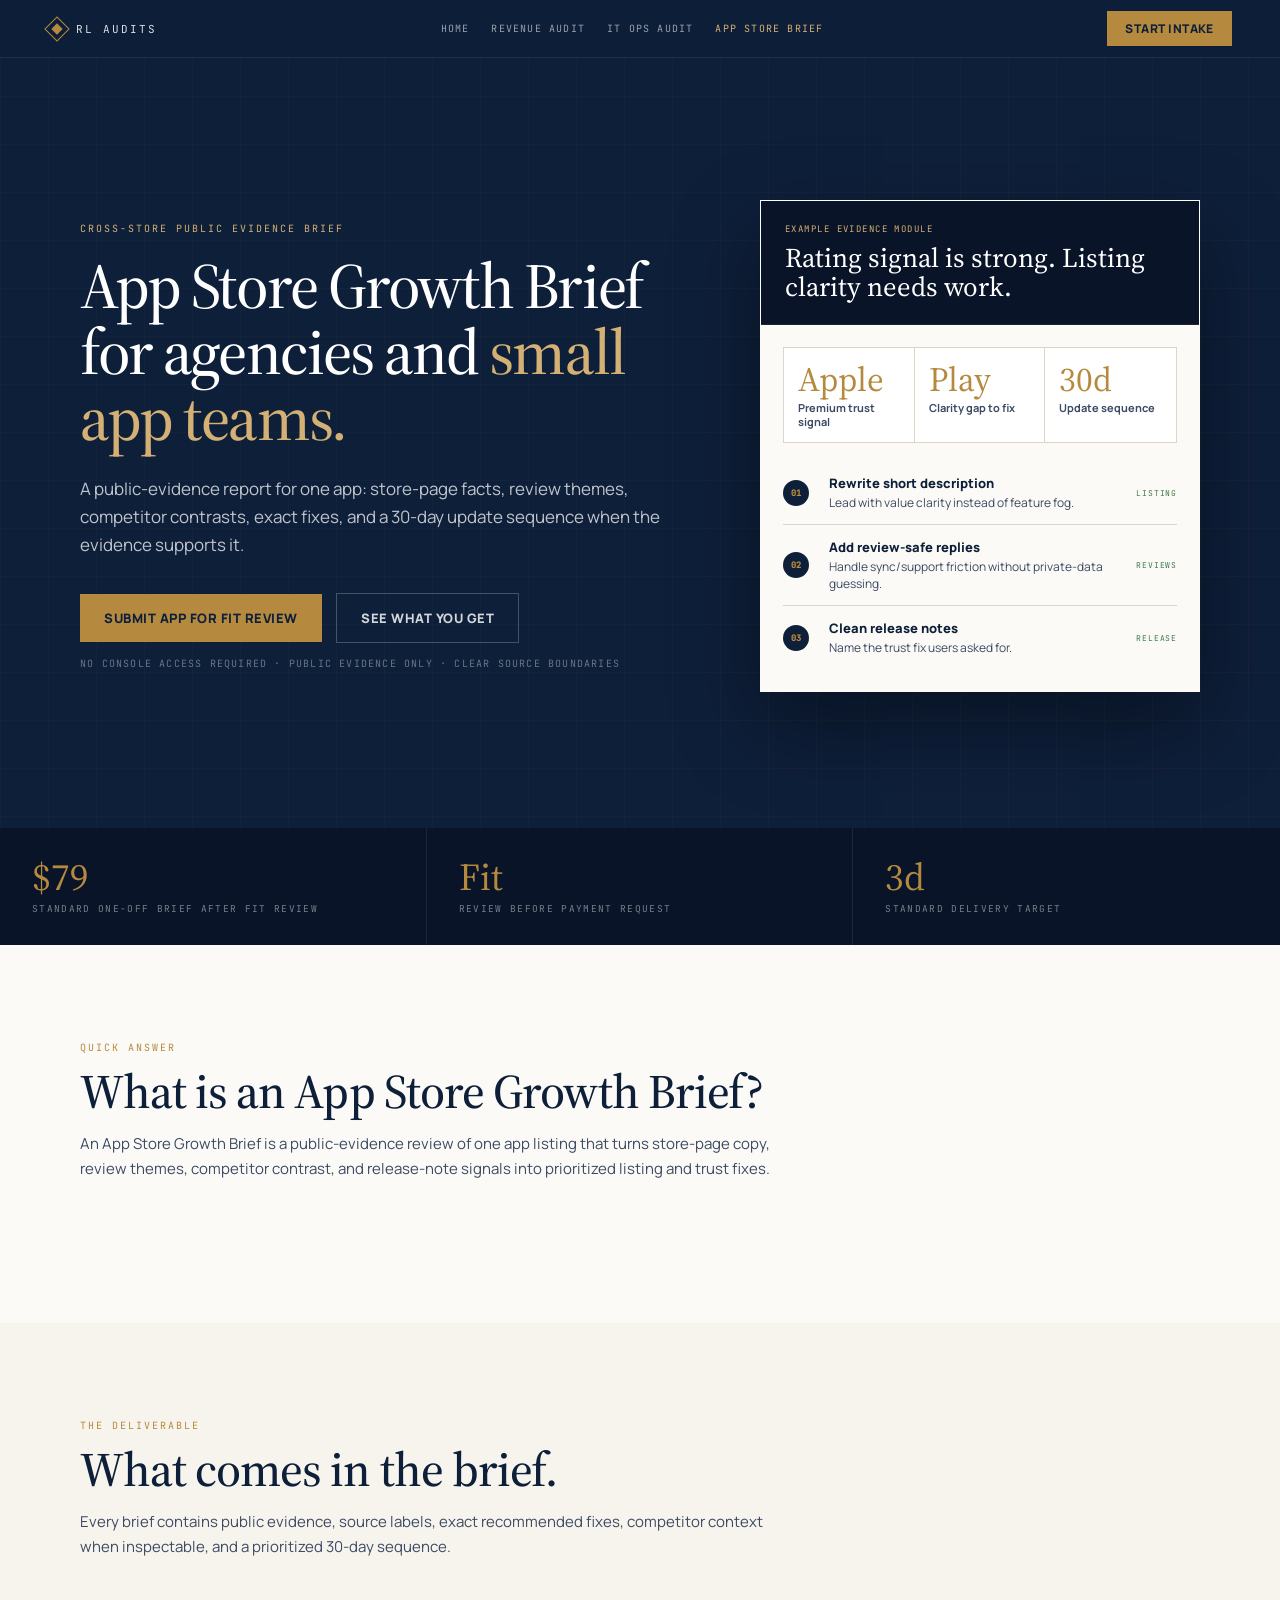
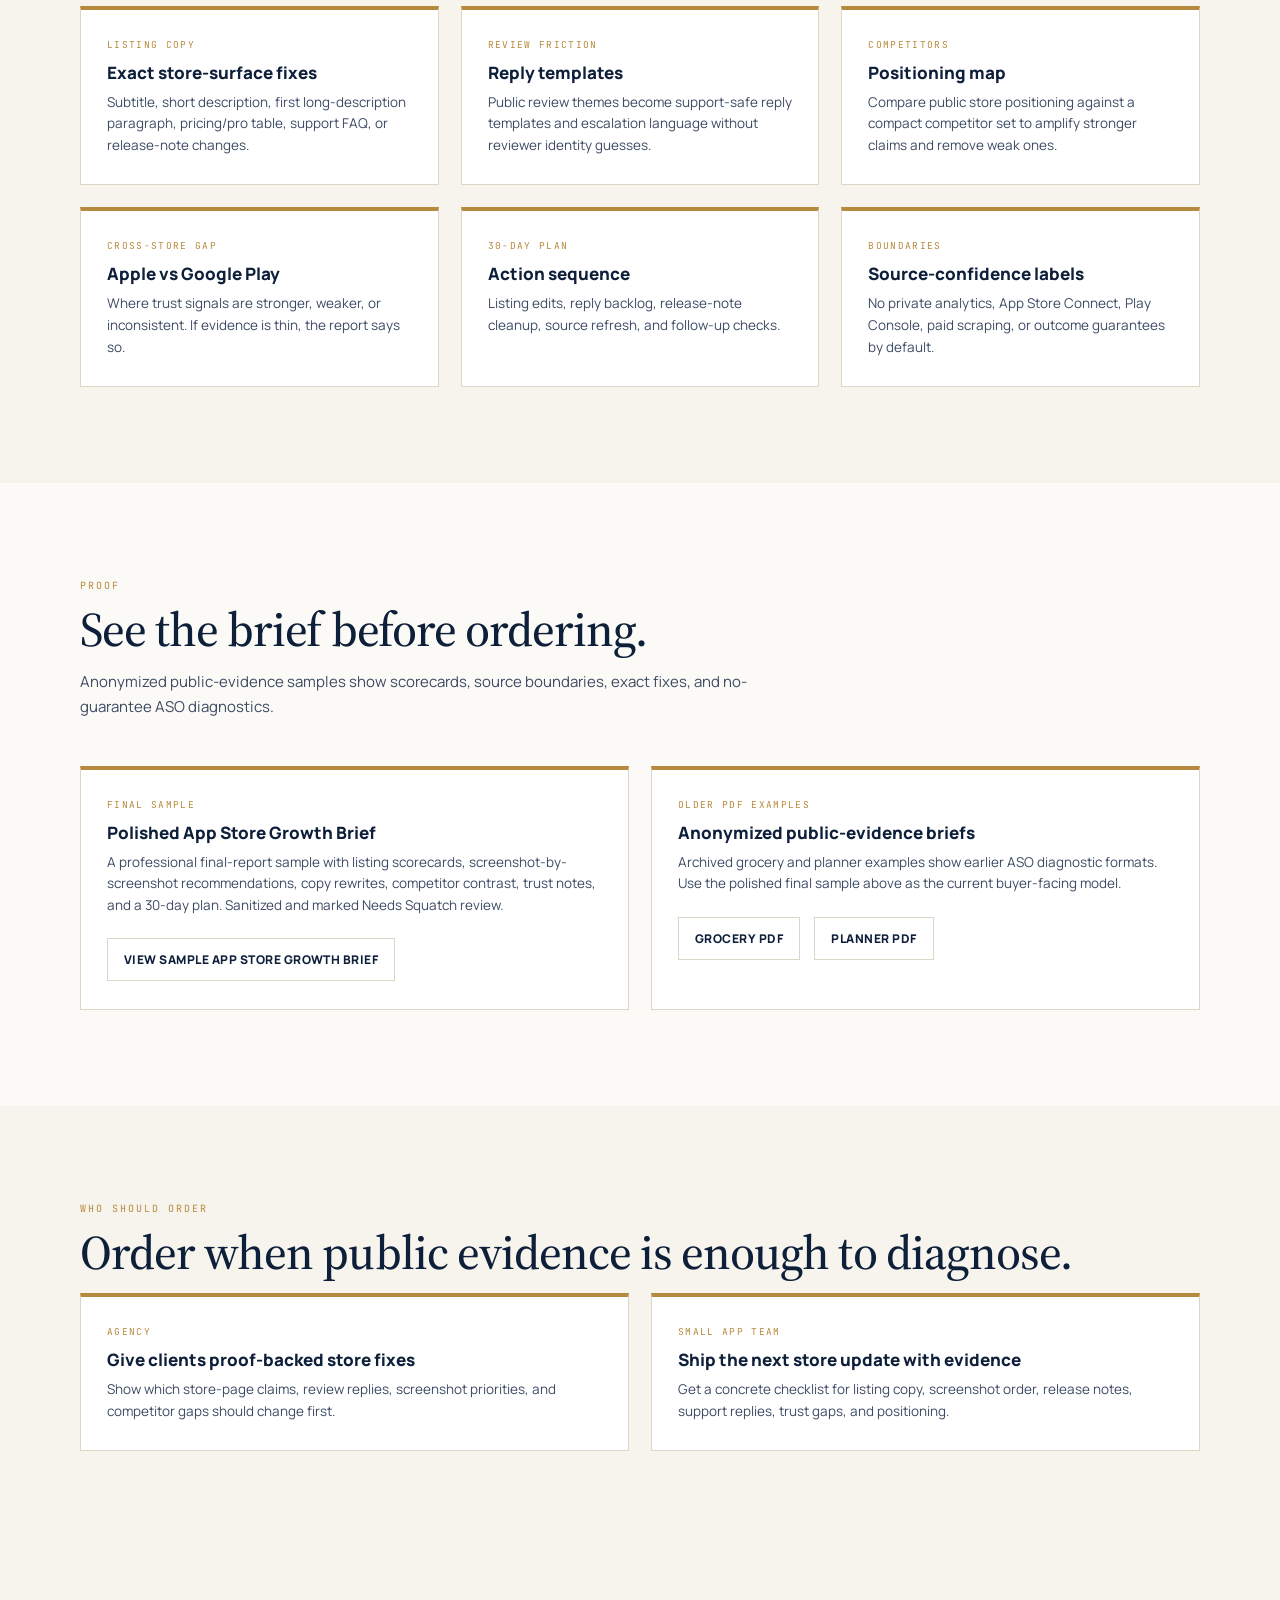
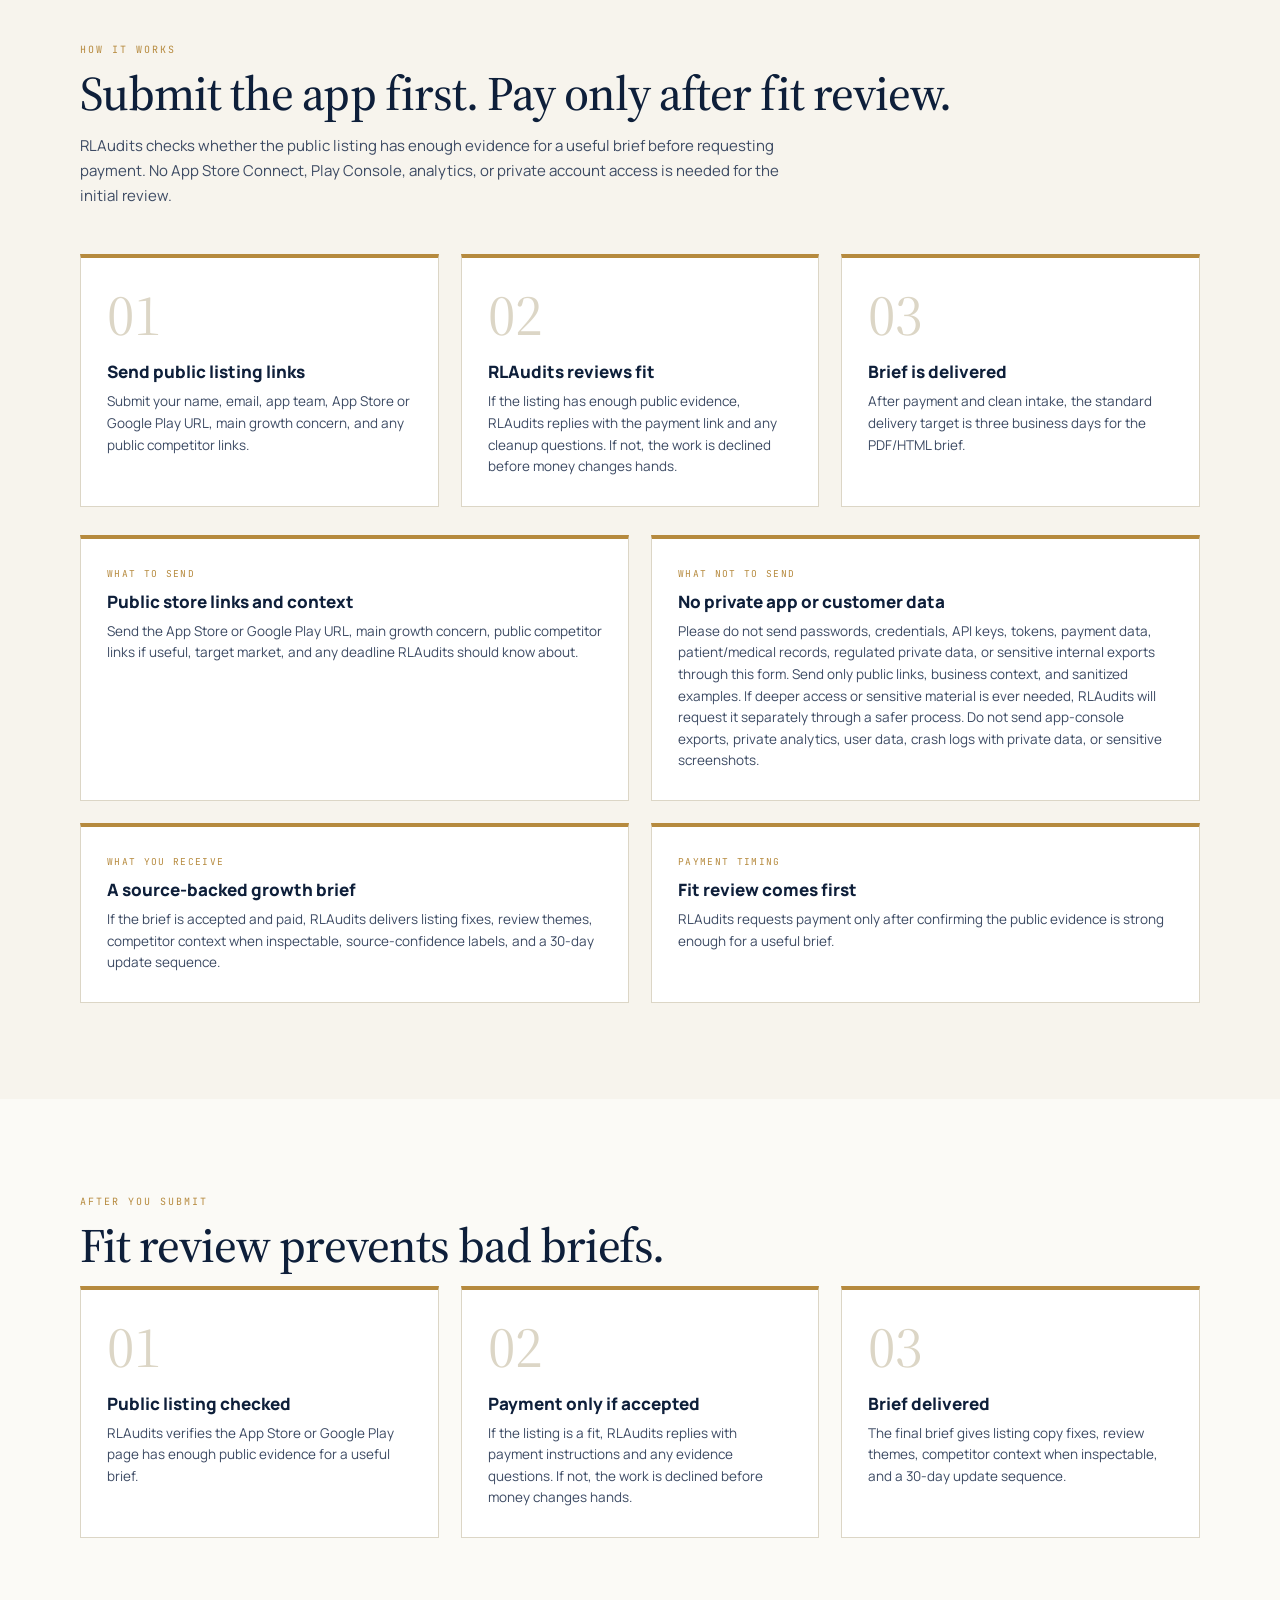
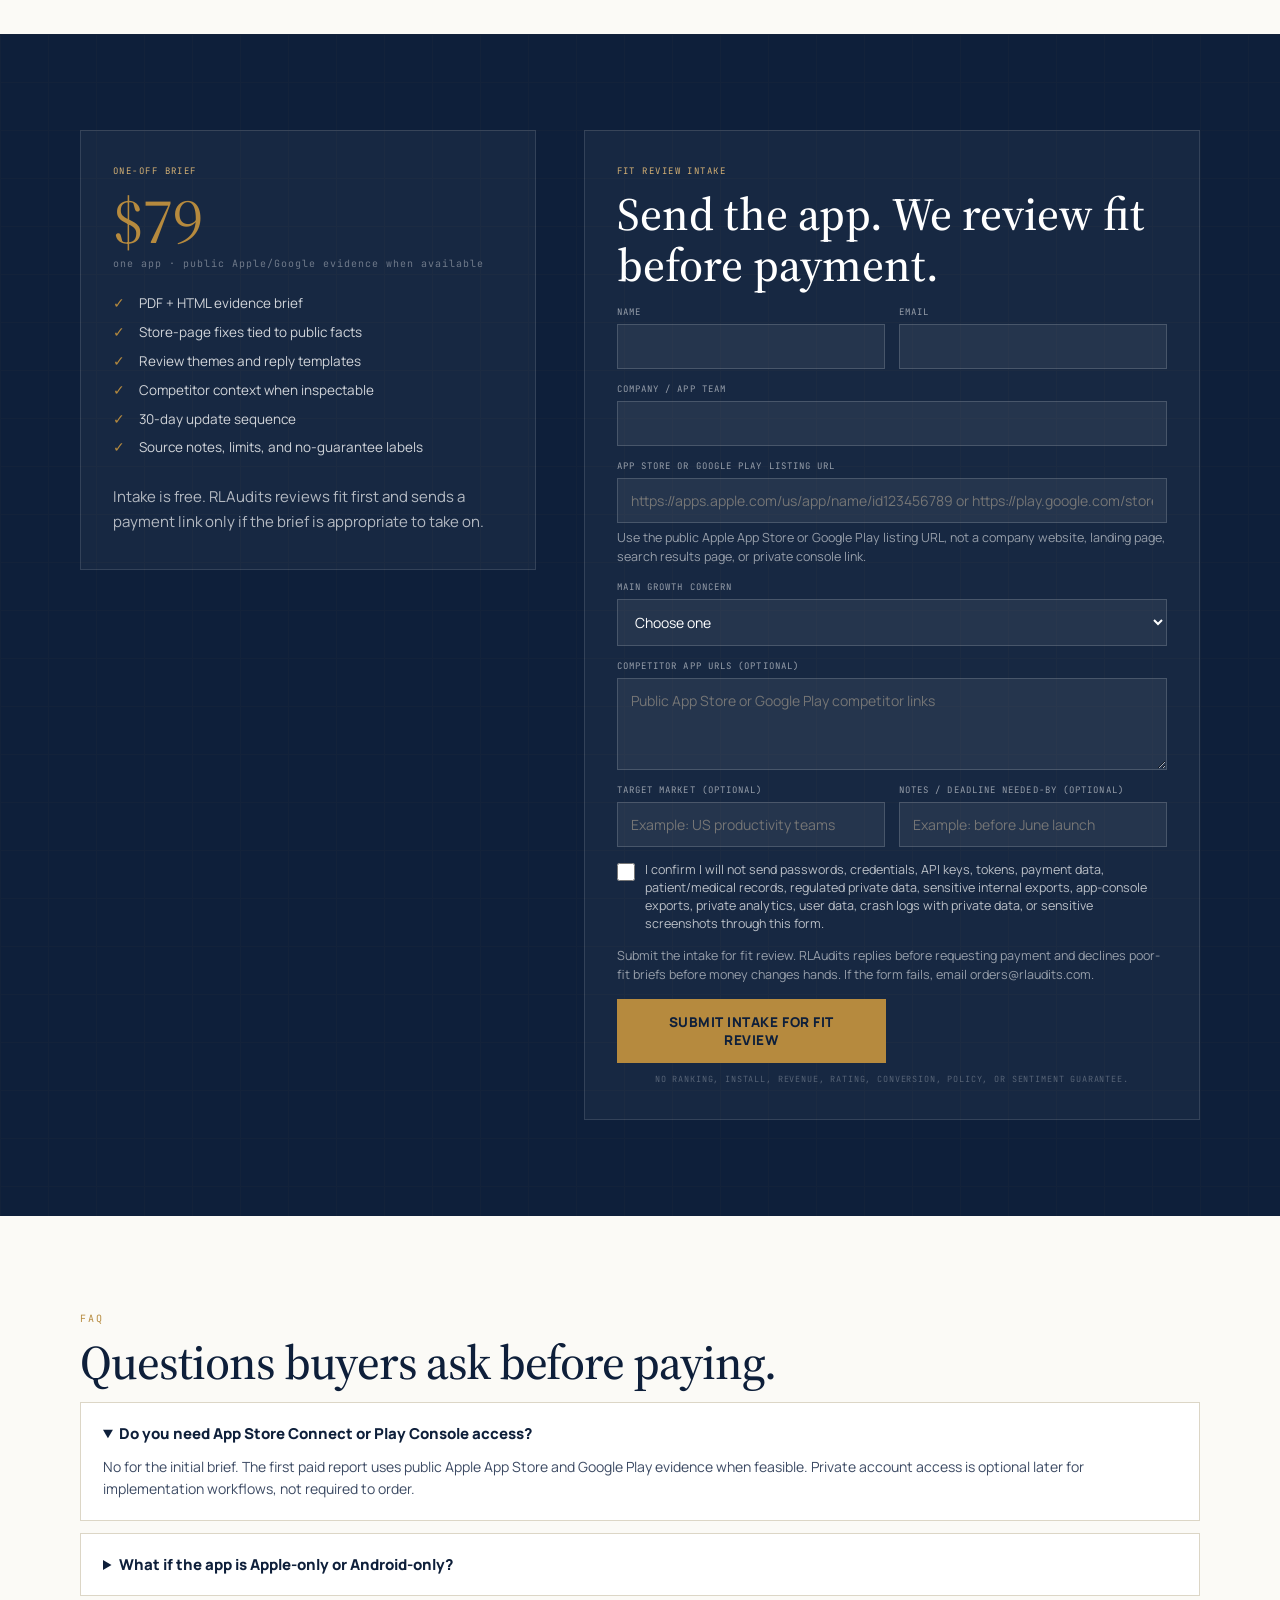
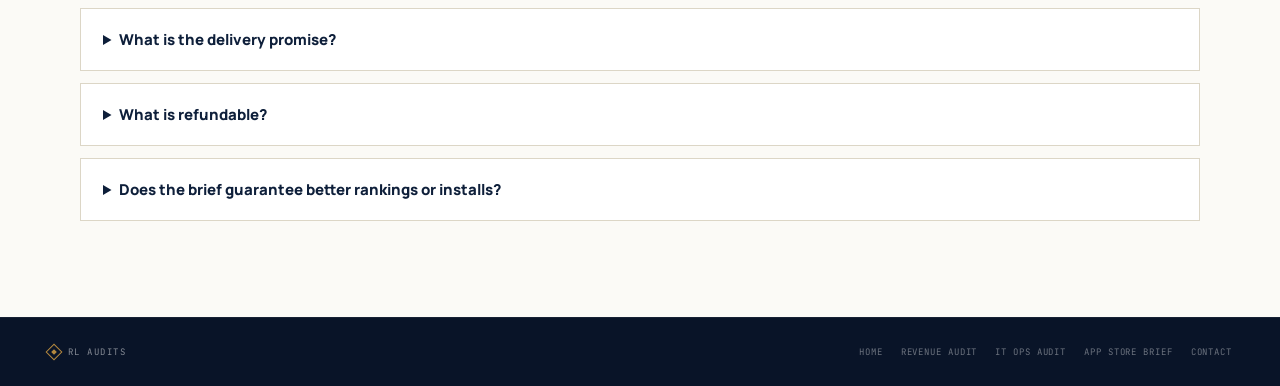
==== commit d8774924: "chore: update public site pages and assets Update RL Audits static site pages, sample routes, SEO fi" ====
--- a/app-store-growth-brief/index.html
+++ b/app-store-growth-brief/index.html
@@ -5,6 +5,14 @@
 <meta name="viewport" content="width=device-width, initial-scale=1.0">
 <title>App Store Growth Brief — RL Audits</title>
 <meta name="description" content="A public-evidence App Store Growth Brief for agencies and small app teams: listing fixes, review themes, competitor gaps, and a 30-day update sequence.">
+<link rel="canonical" href="https://rlaudits.com/app-store-growth-brief/">
+<meta property="og:type" content="website">
+<meta property="og:title" content="App Store Growth Brief — RL Audits">
+<meta property="og:description" content="A public-evidence App Store Growth Brief for agencies and small app teams: listing fixes, review themes, competitor gaps, and a 30-day update sequence.">
+<meta property="og:url" content="https://rlaudits.com/app-store-growth-brief/">
+<meta name="twitter:card" content="summary">
+<meta name="twitter:title" content="App Store Growth Brief — RL Audits">
+<meta name="twitter:description" content="A public-evidence App Store Growth Brief for agencies and small app teams: listing fixes, review themes, competitor gaps, and a 30-day update sequence.">
 <link rel="preconnect" href="https://fonts.googleapis.com">
 <link rel="preconnect" href="https://fonts.gstatic.com" crossorigin>
 <link href="https://fonts.googleapis.com/css2?family=JetBrains+Mono:wght@400;500;600&family=Manrope:wght@400;500;600;700;800&family=Source+Serif+4:opsz,wght@8..60,400;8..60,500;8..60,600&display=swap" rel="stylesheet">
@@ -110,9 +118,13 @@
   .field { display: grid; gap: 6px; }
   .field.wide { grid-column: 1 / -1; }
   label { font-family: var(--mono); font-size: 9px; letter-spacing: .12em; text-transform: uppercase; color: rgba(255,255,255,.55); }
-  input, textarea { width: 100%; border: 1px solid rgba(255,255,255,.16); background: rgba(255,255,255,.06); color: #fff; padding: 12px 13px; font: 14px var(--sans); outline: none; }
+  input, textarea, select { width: 100%; border: 1px solid rgba(255,255,255,.16); background: rgba(255,255,255,.06); color: #fff; padding: 12px 13px; font: 14px var(--sans); outline: none; }
+  select option { color: var(--ink); }
   textarea { min-height: 92px; resize: vertical; }
-  input:focus, textarea:focus { border-color: var(--gold); }
+  input:focus, textarea:focus, select:focus { border-color: var(--gold); }
+  .checkbox-field { grid-column: 1 / -1; display: grid; grid-template-columns: 18px 1fr; gap: 10px; align-items: start; }
+  .checkbox-field input { width: 18px; height: 18px; margin-top: 2px; }
+  .checkbox-field label { line-height: 1.45; text-transform: none; letter-spacing: 0; font-family: var(--sans); font-size: 12.5px; color: rgba(255,255,255,.7); }
   .form-note { grid-column: 1 / -1; font-size: 12.5px; line-height: 1.5; color: rgba(255,255,255,.55); }
   .submission-status { display: none; grid-column: 1 / -1; padding: 10px 12px; border: 1px solid rgba(212,176,116,.45); color: var(--gold-soft); font-size: 12px; }
   .submission-status.is-visible { display: block; }
@@ -156,8 +168,117 @@
     .site-footer { flex-direction: column; align-items: flex-start; }
   }
 </style>
+<script type="application/ld+json">
+{
+  "@context": "https://schema.org",
+  "@graph": [
+    {
+      "@type": [
+        "Organization",
+        "ProfessionalService"
+      ],
+      "@id": "https://rlaudits.com/#organization",
+      "name": "RL Audits",
+      "url": "https://rlaudits.com/",
+      "email": "seth@rlaudits.com",
+      "areaServed": [
+        "Chattanooga, TN",
+        "United States"
+      ],
+      "description": "RL Audits creates private, evidence-first audit reports for revenue leaks, IT operations cleanup, and app store growth briefs.",
+      "sameAs": []
+    },
+    {
+      "@type": "BreadcrumbList",
+      "@id": "https://rlaudits.com/app-store-growth-brief/#breadcrumb",
+      "itemListElement": [
+        {
+          "@type": "ListItem",
+          "position": 1,
+          "name": "Home",
+          "item": "https://rlaudits.com/"
+        },
+        {
+          "@type": "ListItem",
+          "position": 2,
+          "name": "App Store Growth Brief",
+          "item": "https://rlaudits.com/app-store-growth-brief/"
+        }
+      ]
+    },
+    {
+      "@type": "Service",
+      "@id": "https://rlaudits.com/app-store-growth-brief/#service",
+      "name": "App Store Growth Brief",
+      "serviceType": "App store optimization growth brief",
+      "description": "A public-evidence review of one app listing with store-page fixes, review themes, competitor contrasts, and a 30-day update sequence.",
+      "provider": {
+        "@id": "https://rlaudits.com/#organization"
+      },
+      "areaServed": [
+        "United States",
+        "Chattanooga, TN"
+      ],
+      "url": "https://rlaudits.com/app-store-growth-brief/",
+      "offers": {
+        "@type": "Offer",
+        "price": "79",
+        "priceCurrency": "USD",
+        "availability": "https://schema.org/InStock",
+        "url": "https://rlaudits.com/app-store-growth-brief/"
+      }
+    },
+    {
+      "@type": "FAQPage",
+      "@id": "https://rlaudits.com/app-store-growth-brief/#faq",
+      "mainEntity": [
+        {
+          "@type": "Question",
+          "name": "Do you need App Store Connect or Play Console access?",
+          "acceptedAnswer": {
+            "@type": "Answer",
+            "text": "No for the initial brief. The first paid report uses public Apple App Store and Google Play evidence when feasible. Private account access is optional later for implementation workflows, not required to order."
+          }
+        },
+        {
+          "@type": "Question",
+          "name": "What if the app is Apple-only or Android-only?",
+          "acceptedAnswer": {
+            "@type": "Answer",
+            "text": "We still inspect cross-store availability. If the other store has no useful public counterpart, too little evidence, or is intentionally out of scope, the brief states that boundary instead of pretending the evidence is complete."
+          }
+        },
+        {
+          "@type": "Question",
+          "name": "What is the delivery promise?",
+          "acceptedAnswer": {
+            "@type": "Answer",
+            "text": "RLAudits first reviews whether the public listing has enough evidence for a useful brief. If accepted and paid, standard delivery target is three business days after clean intake and payment."
+          }
+        },
+        {
+          "@type": "Question",
+          "name": "What is refundable?",
+          "acceptedAnswer": {
+            "@type": "Answer",
+            "text": "Payment is requested only after fit review. If RLAudits cannot produce a useful source-backed brief after accepting payment because public evidence is unavailable or too thin, the order is refunded or converted into a different target before work starts."
+          }
+        },
+        {
+          "@type": "Question",
+          "name": "Does the brief guarantee better rankings or installs?",
+          "acceptedAnswer": {
+            "@type": "Answer",
+            "text": "No. The brief gives evidence-backed listing, review, positioning, and release-note recommendations. Store rankings, installs, revenue, ratings, and policy outcomes are not guaranteed."
+          }
+        }
+      ]
+    }
+  ]
+}
+</script>
 </head>
-<body>
+<body data-track-service="App Store Growth Brief">
 <nav class="site-nav">
   <a href="/" class="nav-brand"><div class="nav-gem"></div><span class="nav-name">RL Audits</span></a>
   <div class="nav-links">
@@ -166,7 +287,7 @@
     <a href="/it-ops-audit/">IT Ops Audit</a>
     <a class="active" href="/app-store-growth-brief/">App Store Brief</a>
   </div>
-  <a href="#order" class="nav-cta">Start order</a>
+  <a href="#order" class="nav-cta">Start intake</a>
 </nav>
 
 <section class="hero">
@@ -177,8 +298,8 @@
       <h1 class="hero-h1">App Store Growth Brief for agencies and <em>small app teams.</em></h1>
       <p class="hero-sub">A public-evidence report for one app: store-page facts, review themes, competitor contrasts, exact fixes, and a 30-day update sequence when the evidence supports it.</p>
       <div class="hero-actions">
-        <a class="btn" href="#order" data-start-mode="standard">Start $79 intake</a>
-        <a class="btn-secondary" href="#order" data-start-mode="pilot">Request $49 pilot slot</a>
+        <a class="btn" href="#order" data-start-mode="standard">Submit app for fit review</a>
+        <a class="btn-secondary" href="#deliverables">See what you get</a>
       </div>
       <div class="hero-note">No console access required · Public evidence only · Clear source boundaries</div>
     </div>
@@ -202,12 +323,21 @@
 </section>
 
 <div class="stats-strip">
-  <div class="stat-cell"><div class="stat-val">$79</div><div class="stat-lbl">Standard one-off brief</div></div>
-  <div class="stat-cell"><div class="stat-val">$49</div><div class="stat-lbl">Pilot validation slot</div></div>
+  <div class="stat-cell"><div class="stat-val">$79</div><div class="stat-lbl">Standard one-off brief after fit review</div></div>
+  <div class="stat-cell"><div class="stat-val">Fit</div><div class="stat-lbl">Review before payment request</div></div>
   <div class="stat-cell"><div class="stat-val">3d</div><div class="stat-lbl">Standard delivery target</div></div>
 </div>
 
+<section class="section paper" id="quick-answer">
+  <div class="sec-inner">
+    <div class="sec-eyebrow">Quick answer</div>
+    <h2 class="sec-h2">What is an App Store Growth Brief?</h2>
+    <p class="sec-sub">An App Store Growth Brief is a public-evidence review of one app listing that turns store-page copy, review themes, competitor contrast, and release-note signals into prioritized listing and trust fixes.</p>
+  </div>
+</section>
+
 <section id="deliverables" class="section cream">
+
   <div class="sec-inner">
     <div class="sec-eyebrow">The deliverable</div>
     <h2 class="sec-h2">What comes in the brief.</h2>
@@ -229,8 +359,8 @@
     <h2 class="sec-h2">See the brief before ordering.</h2>
     <p class="sec-sub">Anonymized public-evidence samples show scorecards, source boundaries, exact fixes, and no-guarantee ASO diagnostics.</p>
     <div class="grid two">
-      <div class="card"><div class="card-label">Sample</div><div class="card-title">Anonymized grocery app brief</div><div class="card-body">Apple public rating, rating count, and review-theme clusters expose metadata, release-note, screenshot-order, and support-reply fixes.</div><div class="sample-links"><a class="sample-link" href="/app-store-growth-brief/samples/grocery-app-growth-brief-sample.pdf">View PDF sample</a></div></div>
-      <div class="card"><div class="card-label">Sample</div><div class="card-title">Anonymized planner app brief</div><div class="card-body">Apple trust signals plus Google Play review themes expose Pro-clarity, sync-support, snippet, and release-note priorities.</div><div class="sample-links"><a class="sample-link" href="/app-store-growth-brief/samples/planner-app-growth-brief-sample.pdf">View PDF sample</a></div></div>
+      <div class="card"><div class="card-label">Final sample</div><div class="card-title">Polished App Store Growth Brief</div><div class="card-body">A professional final-report sample with listing scorecards, screenshot-by-screenshot recommendations, copy rewrites, competitor contrast, trust notes, and a 30-day plan. Sanitized and marked Needs Squatch review.</div><div class="sample-links"><a class="sample-link" href="/app-store-growth-brief/sample.html">View sample App Store Growth Brief</a></div></div>
+      <div class="card"><div class="card-label">Older PDF examples</div><div class="card-title">Anonymized public-evidence briefs</div><div class="card-body">Archived grocery and planner examples show earlier ASO diagnostic formats. Use the polished final sample above as the current buyer-facing model.</div><div class="sample-links"><a class="sample-link" href="/app-store-growth-brief/samples/grocery-app-growth-brief-sample.pdf">Grocery PDF</a><a class="sample-link" href="/app-store-growth-brief/samples/planner-app-growth-brief-sample.pdf">Planner PDF</a></div></div>
     </div>
   </div>
 </section>
@@ -242,6 +372,37 @@
     <div class="grid two">
       <div class="card"><div class="card-label">Agency</div><div class="card-title">Give clients proof-backed store fixes</div><div class="card-body">Show which store-page claims, review replies, screenshot priorities, and competitor gaps should change first.</div></div>
       <div class="card"><div class="card-label">Small app team</div><div class="card-title">Ship the next store update with evidence</div><div class="card-body">Get a concrete checklist for listing copy, screenshot order, release notes, support replies, trust gaps, and positioning.</div></div>
+    </div>
+  </div>
+</section>
+
+<section class="section cream" id="workflow">
+  <div class="sec-inner">
+    <div class="sec-eyebrow">How it works</div>
+    <h2 class="sec-h2">Submit the app first. Pay only after fit review.</h2>
+    <p class="sec-sub">RLAudits checks whether the public listing has enough evidence for a useful brief before requesting payment. No App Store Connect, Play Console, analytics, or private account access is needed for the initial review.</p>
+    <div class="grid">
+      <div class="card"><div class="step-num">01</div><div class="card-title">Send public listing links</div><div class="card-body">Submit your name, email, app team, App Store or Google Play URL, main growth concern, and any public competitor links.</div></div>
+      <div class="card"><div class="step-num">02</div><div class="card-title">RLAudits reviews fit</div><div class="card-body">If the listing has enough public evidence, RLAudits replies with the payment link and any cleanup questions. If not, the work is declined before money changes hands.</div></div>
+      <div class="card"><div class="step-num">03</div><div class="card-title">Brief is delivered</div><div class="card-body">After payment and clean intake, the standard delivery target is three business days for the PDF/HTML brief.</div></div>
+    </div>
+    <div class="grid two" style="margin-top:28px;">
+      <div class="card"><div class="card-label">What to send</div><div class="card-title">Public store links and context</div><div class="card-body">Send the App Store or Google Play URL, main growth concern, public competitor links if useful, target market, and any deadline RLAudits should know about.</div></div>
+      <div class="card"><div class="card-label">What not to send</div><div class="card-title">No private app or customer data</div><div class="card-body">Please do not send passwords, credentials, API keys, tokens, payment data, patient/medical records, regulated private data, or sensitive internal exports through this form. Send only public links, business context, and sanitized examples. If deeper access or sensitive material is ever needed, RLAudits will request it separately through a safer process. Do not send app-console exports, private analytics, user data, crash logs with private data, or sensitive screenshots.</div></div>
+      <div class="card"><div class="card-label">What you receive</div><div class="card-title">A source-backed growth brief</div><div class="card-body">If the brief is accepted and paid, RLAudits delivers listing fixes, review themes, competitor context when inspectable, source-confidence labels, and a 30-day update sequence.</div></div>
+      <div class="card"><div class="card-label">Payment timing</div><div class="card-title">Fit review comes first</div><div class="card-body">RLAudits requests payment only after confirming the public evidence is strong enough for a useful brief.</div></div>
+    </div>
+  </div>
+</section>
+
+<section class="section paper" id="after-submit">
+  <div class="sec-inner">
+    <div class="sec-eyebrow">After you submit</div>
+    <h2 class="sec-h2">Fit review prevents bad briefs.</h2>
+    <div class="grid">
+      <div class="card"><div class="step-num">01</div><div class="card-title">Public listing checked</div><div class="card-body">RLAudits verifies the App Store or Google Play page has enough public evidence for a useful brief.</div></div>
+      <div class="card"><div class="step-num">02</div><div class="card-title">Payment only if accepted</div><div class="card-body">If the listing is a fit, RLAudits replies with payment instructions and any evidence questions. If not, the work is declined before money changes hands.</div></div>
+      <div class="card"><div class="step-num">03</div><div class="card-title">Brief delivered</div><div class="card-body">The final brief gives listing copy fixes, review themes, competitor context when inspectable, and a 30-day update sequence.</div></div>
     </div>
   </div>
 </section>
@@ -261,35 +422,39 @@
         <li><span>✓</span><span>30-day update sequence</span></li>
         <li><span>✓</span><span>Source notes, limits, and no-guarantee labels</span></li>
       </ul>
-      <p class="pricing-sub">$49 pilot slots are for first validation customers who agree to a short feedback call after delivery.</p>
+      <p class="pricing-sub">Intake is free. RLAudits reviews fit first and sends a payment link only if the brief is appropriate to take on.</p>
     </aside>
 
     <div class="pricing-card form-panel" id="intake-panel">
-      <div class="pricing-intro">Order intake</div>
-      <h2 class="pricing-h2">Send the app. Then checkout.</h2>
-      <form class="intake-form" id="order-intake" action="https://formsubmit.co/orders@rlaudits.com" method="POST">
-        <input type="hidden" name="_subject" id="form-subject" value="App Store Growth Brief intake">
-        <input type="hidden" name="_template" value="table">
-        <input type="hidden" name="_captcha" value="false">
-        <input type="hidden" name="_next" id="next-url" value="https://buy.stripe.com/00w4gAc0P29C2Pg8zO5AQ00">
-        <input type="hidden" name="_autoresponse" id="customer-autoresponse" value="">
-        <input type="hidden" name="_replyto" id="customer-reply-to" value="">
-        <input type="hidden" name="email" id="customer-email-field" value="">
-        <input type="hidden" name="Confirmation" value="Your RL Audits App Store Growth Brief intake form has been submitted.">
-        <input type="hidden" name="Selected offer" id="selected-offer" value="Standard App Store Growth Brief order ($79)">
-        <input type="hidden" name="Submitted at" id="submitted-at" value="">
-        <div class="field"><label for="work-email">Work email</label><input id="work-email" name="Work email" type="email" autocomplete="email" required></div>
-        <div class="field"><label for="team-type">Agency or app team</label><input id="team-type" name="Agency or app team" type="text" autocomplete="organization"></div>
-        <div class="field wide"><label for="apple-url">Apple App Store URL</label><input id="apple-url" name="Apple App Store URL" type="text" inputmode="url" required></div>
-        <div class="field wide"><label for="google-url">Google Play URL or package name, if available</label><input id="google-url" name="Google Play URL or package name" type="text" inputmode="url"></div>
-        <div class="field"><label for="target-country">Target country</label><input id="target-country" name="Target country" type="text" value="United States"></div>
-        <div class="field"><label for="release-window">Next release window</label><input id="release-window" name="Next release window" type="text" placeholder="Example: next 30 days"></div>
-        <div class="field wide"><label for="main-concern">Main concern</label><textarea id="main-concern" name="Main concern" placeholder="Listing clarity, review friction, Pro conversion, support trust, competitor positioning, or other"></textarea></div>
-        <p class="form-note">Submit the intake to send your app details to RL Audits. You should receive a short confirmation email at the address you enter. If the form fails, email <a href="/contact/?subject=App%20Store%20Growth%20Brief%20intake">orders@rlaudits.com</a>.</p>
+      <div class="pricing-intro">Fit review intake</div>
+      <h2 class="pricing-h2">Send the app. We review fit before payment.</h2>
+      <form data-track-form="App Store Growth Brief intake" class="intake-form" id="order-intake" action="https://api.rlaudits.com/api/app-store-growth-intake" method="POST">
+        <div class="field"><label for="name">Name</label><input id="name" name="name" type="text" autocomplete="name" required></div>
+        <div class="field"><label for="email">Email</label><input id="email" name="email" type="email" autocomplete="email" required></div>
+        <div class="field wide"><label for="company">Company / app team</label><input id="company" name="company" type="text" autocomplete="organization" required></div>
+        <div class="field wide"><label for="app-url">App Store or Google Play listing URL</label><input id="app-url" name="app_url" type="url" inputmode="url" placeholder="https://apps.apple.com/us/app/name/id123456789 or https://play.google.com/store/apps/details?id=com.example.app" required><p class="form-note">Use the public Apple App Store or Google Play listing URL, not a company website, landing page, search results page, or private console link.</p></div>
+        <div class="field wide"><label for="growth-concern">Main growth concern</label><select id="growth-concern" name="growth_concern" required>
+          <option value="">Choose one</option>
+          <option value="conversion">Conversion from listing views</option>
+          <option value="screenshots">Screenshots / creative</option>
+          <option value="reviews">Reviews / trust</option>
+          <option value="positioning">Positioning / messaging</option>
+          <option value="keywords">Keywords / discoverability</option>
+          <option value="competitor_comparison">Competitor comparison</option>
+          <option value="other">Other</option>
+        </select></div>
+        <div class="field wide"><label for="competitor-urls">Competitor app URLs (optional)</label><textarea id="competitor-urls" name="competitor_urls" placeholder="Public App Store or Google Play competitor links"></textarea></div>
+        <div class="field"><label for="target-market">Target market (optional)</label><input id="target-market" name="target_market" type="text" placeholder="Example: US productivity teams"></div>
+        <div class="field"><label for="deadline">Notes / deadline needed-by (optional)</label><input id="deadline" name="deadline" type="text" placeholder="Example: before June launch"></div>
+        <div class="checkbox-field">
+          <input id="safe-material" name="sanitization_confirmation" type="checkbox" value="I confirm I will not send passwords, credentials, API keys, tokens, payment data, patient/medical records, regulated private data, sensitive internal exports, or screenshots containing private records through this form." required>
+          <label for="safe-material">I confirm I will not send passwords, credentials, API keys, tokens, payment data, patient/medical records, regulated private data, sensitive internal exports, app-console exports, private analytics, user data, crash logs with private data, or sensitive screenshots through this form.</label>
+        </div>
+        <div class="field wide" aria-hidden="true" style="position:absolute;left:-9999px;top:auto;width:1px;height:1px;overflow:hidden;"><label for="website">Website</label><input id="website" name="website" type="text" tabindex="-1" autocomplete="off"></div>
+        <p class="form-note">Submit the intake for fit review. RLAudits replies before requesting payment and declines poor-fit briefs before money changes hands. If the form fails, email <a href="mailto:orders@rlaudits.com">orders@rlaudits.com</a>.</p>
         <div class="submission-status" id="submission-status" role="status" aria-live="polite">Sending intake...</div>
         <div class="form-buttons">
-          <button class="pricing-cta" type="submit" data-intake-action="standard">Order the $79 brief</button>
-          <button class="pricing-cta secondary-submit" type="submit" data-intake-action="pilot">Request pilot slot</button>
+          <button class="pricing-cta" type="submit">Submit intake for fit review</button>
         </div>
       </form>
       <div class="pricing-note">No ranking, install, revenue, rating, conversion, policy, or sentiment guarantee.</div>
@@ -300,8 +465,8 @@
         <div class="intake-modal-kicker">Intake submitted</div>
         <h2 class="intake-modal-title" id="intake-modal-title">Your form has been submitted.</h2>
         <div class="intake-modal-body">
-          <p>Your information was sent to RL Audits. You should receive a short email confirmation using the address you entered.</p>
-          <p>A representative of RL Audits will follow up by email or call using the details you entered.</p>
+          <p>Your information was sent to RLAudits. You should receive a short email confirmation using the address you entered.</p>
+          <p>RLAudits will review the public app listing and reply if the brief is appropriate to take on. Payment happens after that fit review, not before.</p>
           <p>If that still does not work, email <a href="mailto:orders@rlaudits.com">orders@rlaudits.com</a> for assistance.</p>
         </div>
         <div class="intake-modal-timer" id="intake-modal-timer">This message will reset in 30 seconds.</div>
@@ -317,8 +482,9 @@
     <div class="faq">
       <details open><summary>Do you need App Store Connect or Play Console access?</summary><p>No for the initial brief. The first paid report uses public Apple App Store and Google Play evidence when feasible. Private account access is optional later for implementation workflows, not required to order.</p></details>
       <details><summary>What if the app is Apple-only or Android-only?</summary><p>We still inspect cross-store availability. If the other store has no useful public counterpart, too little evidence, or is intentionally out of scope, the brief states that boundary instead of pretending the evidence is complete.</p></details>
-      <details><summary>What is the delivery promise?</summary><p>Standard delivery target is three business days after clean intake and payment. Pilot delivery target is five business days if feedback-call scheduling is included.</p></details>
-      <details><summary>What is refundable?</summary><p>If RL Audits cannot produce a useful source-backed brief because public evidence is unavailable or too thin, the order is refunded or converted into a different target before work starts.</p></details>
+      <details><summary>What is the delivery promise?</summary><p>RLAudits first reviews whether the public listing has enough evidence for a useful brief. If accepted and paid, standard delivery target is three business days after clean intake and payment.</p></details>
+      <details><summary>What is refundable?</summary><p>Payment is requested only after fit review. If RLAudits cannot produce a useful source-backed brief after accepting payment because public evidence is unavailable or too thin, the order is refunded or converted into a different target before work starts.</p></details>
+      <details><summary>Does the brief guarantee better rankings or installs?</summary><p>No. The brief gives evidence-backed listing, review, positioning, and release-note recommendations. Store rankings, installs, revenue, ratings, and policy outcomes are not guaranteed.</p></details>
     </div>
   </div>
 </section>
@@ -329,7 +495,8 @@
     <a href="/">Home</a>
     <a href="/revenue-audit/">Revenue Audit</a>
     <a href="/it-ops-audit/">IT Ops Audit</a>
-    <a href="/contact/">seth@rlaudits.com</a>
+    <a href="/app-store-growth-brief/">App Store Brief</a>
+    <a href="/contact/">Contact</a>
   </div>
 </footer>
 <script>
@@ -339,30 +506,9 @@
     const modal = document.getElementById('intake-modal');
     const modalClose = document.getElementById('intake-modal-close');
     const modalTimer = document.getElementById('intake-modal-timer');
-    const subject = document.getElementById('form-subject');
-    const selectedOffer = document.getElementById('selected-offer');
-    const nextUrl = document.getElementById('next-url');
     const status = document.getElementById('submission-status');
-    const workEmail = document.getElementById('work-email');
-    const customerAutoresponse = document.getElementById('customer-autoresponse');
-    const customerReplyTo = document.getElementById('customer-reply-to');
-    const customerEmailField = document.getElementById('customer-email-field');
-    const submittedAt = document.getElementById('submitted-at');
-    const stripeCheckoutUrl = 'https://buy.stripe.com/00w4gAc0P29C2Pg8zO5AQ00';
-    let action = 'standard';
     let resetTimer = null;
     let countdownTimer = null;
-
-    function setAction(mode) {
-      action = mode || 'standard';
-    }
-
-    document.querySelectorAll('[data-intake-action]').forEach((button) => {
-      button.addEventListener('click', () => { setAction(button.dataset.intakeAction); });
-    });
-    document.querySelectorAll('[data-start-mode]').forEach((link) => {
-      link.addEventListener('click', () => { setAction(link.dataset.startMode); });
-    });
 
     function setButtonsDisabled(disabled) {
       form.querySelectorAll('button[type="submit"]').forEach((button) => { button.disabled = disabled; });
@@ -384,35 +530,6 @@
       status.textContent = 'Sending intake...';
       setButtonsDisabled(false);
       form.reset();
-      nextUrl.value = stripeCheckoutUrl;
-      selectedOffer.value = 'Standard App Store Growth Brief order ($79)';
-      submittedAt.value = '';
-      customerAutoresponse.value = '';
-      setAction('standard');
-    }
-
-    function fieldValue(id) {
-      const field = document.getElementById(id);
-      return field && field.value ? field.value.trim() : 'Not provided';
-    }
-
-    function buildCustomerAutoresponse(offer, timestamp) {
-      return [
-        'Your RL Audits App Store Growth Brief intake form has been submitted.',
-        '',
-        'Submission recap:',
-        `Submitted at: ${timestamp}`,
-        `Selected offer: ${offer}`,
-        `Work email: ${fieldValue('work-email')}`,
-        `Agency or app team: ${fieldValue('team-type')}`,
-        `Apple App Store URL: ${fieldValue('apple-url')}`,
-        `Google Play URL or package name: ${fieldValue('google-url')}`,
-        `Target country: ${fieldValue('target-country')}`,
-        `Next release window: ${fieldValue('release-window')}`,
-        `Main concern: ${fieldValue('main-concern')}`,
-        '',
-        'RL Audits will follow up by email or call. If this confirmation looks wrong, contact orders@rlaudits.com.'
-      ].join('\n');
     }
 
     function showSuccessModal() {
@@ -436,43 +553,18 @@
 
     form.addEventListener('submit', async (event) => {
       event.preventDefault();
-      const mode = action;
-      const submitter = event.submitter;
-      const customerEmail = (workEmail.value || '').trim();
-      const subjectLine = mode === 'pilot' ? 'Pilot slot request' : 'App Store Growth Brief intake';
-      const checkoutWindow = mode === 'standard' ? window.open(stripeCheckoutUrl, '_blank', 'noopener') : null;
-
-      subject.value = subjectLine;
-      selectedOffer.value = mode === 'pilot' ? 'Pilot slot request ($49, approval required)' : 'Standard App Store Growth Brief order ($79)';
-      nextUrl.value = 'https://rlaudits.com/app-store-growth-brief/thank-you.html';
-      submittedAt.value = new Date().toLocaleString('en-US', {
-        timeZoneName: 'short',
-        year: 'numeric',
-        month: 'short',
-        day: '2-digit',
-        hour: 'numeric',
-        minute: '2-digit'
-      });
-      customerAutoresponse.value = buildCustomerAutoresponse(selectedOffer.value, submittedAt.value);
-      customerReplyTo.value = customerEmail;
-      customerEmailField.value = customerEmail;
-
       status.classList.add('is-visible');
-      status.textContent = mode === 'pilot'
-        ? 'Sending pilot request. RL Audits will review it before payment.'
-        : checkoutWindow
-          ? 'Sending intake. Secure payment is ready.'
-          : 'Sending intake. If the payment page did not open, allow popups and submit again.';
+      status.textContent = 'Sending intake for fit review...';
       setButtonsDisabled(true);
 
       try {
         const formData = new FormData(form);
-        const response = await fetch('https://formsubmit.co/ajax/orders@rlaudits.com', {
+        const response = await fetch(form.action, {
           method: 'POST',
           headers: { 'Accept': 'application/json' },
-          body: formData
+          body: new URLSearchParams(formData)
         });
-        if (!response.ok) throw new Error('FormSubmit did not accept the intake.');
+        if (!response.ok) throw new Error('RLAudits intake endpoint did not accept the form.');
         showSuccessModal();
       } catch (error) {
         status.classList.add('is-visible');
@@ -482,5 +574,6 @@
     });
   })();
 </script>
+<script defer src="/assets/rlaudits-tracking.js"></script>
 </body>
 </html>
